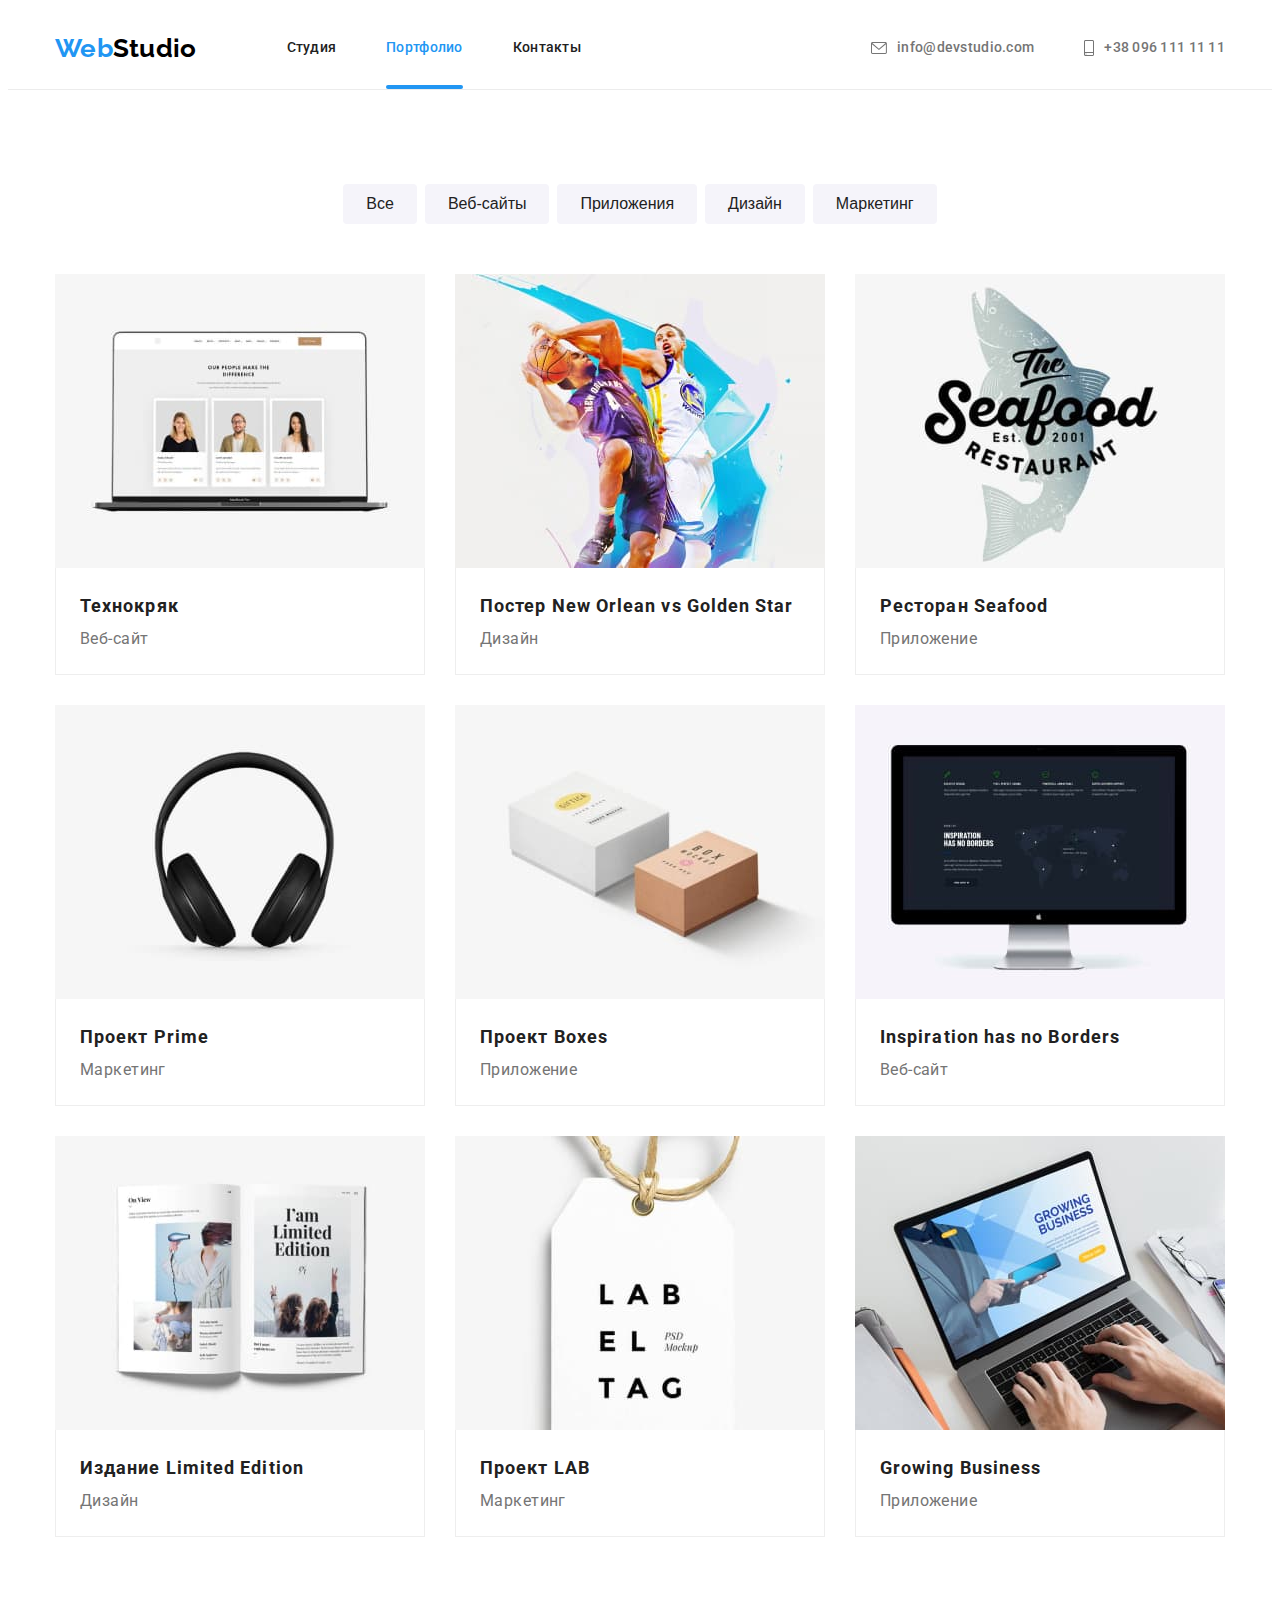
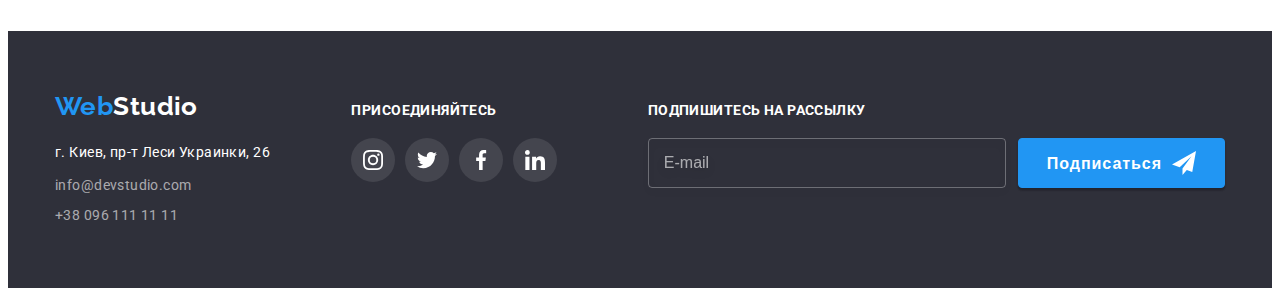
==== portfolio.html @ da1058da "initial commit" ====
<!DOCTYPE html>
<html lang="ru">
  <head>
    <meta charset="UTF-8" />
    <meta http-equiv="X-UA-Compatible" content="IE=edge" />
    <meta name="viewport" content="width=device-width, initial-scale=1.0" />
    <link rel="preconnect" href="https://fonts.gstatic.com" />
    <link
      href="https://fonts.googleapis.com/css2?family=Raleway:wght@700&family=Roboto:wght@400;500;700;900&display=swap"
      rel="stylesheet"
    />
    <link
      rel="stylesheet"
      href="https://cdnjs.cloudflare.com/ajax/libs/modern-normalize/1.0.0/modern-normalize.min.css"
      integrity="sha512-ISS7cAi1PEhQ8jnbJpJZMd29NlhNj4AWYyLOSp2CE/CsHxTCu+r+t0D2yoJudVrd0/8fTVPUVDzY5Tvli75u/g=="
      crossorigin="anonymous"
    />
    <link rel="stylesheet" href="./css/styles.css" />
    <title>WebStudio | Портфолио</title>
  </head>
  <body>
    <header class="header">
      <div class="container">
        <nav class="navigation">
          <a class="logo link" href="./"
            ><span class="accent">Web</span>Studio</a
          >
          <ul class="list menu">
            <li class="menu-item">
              <a class="link header-link" href="./index.html">Студия</a>
            </li>
            <li class="menu-item">
              <a class="link header-link current" href="./portfolio.html"
                >Портфолио</a
              >
            </li>
            <li class="menu-item">
              <a class="link header-link" href="">Контакты</a>
            </li>
          </ul>
        </nav>
        <ul class="list contacts">
          <li class="contacts-item">
            <a
              class="link header-link contacts-item-link"
              href="mailto:info@devstudio.com"
              ><svg
                width="16"
                height="12"
                class="icon contacts-icon icon-envelope"
              >
                <use href="./images/icons/icons-bundle.svg#icon-envelope"></use>
              </svg>
              info@devstudio.com</a
            >
          </li>
          <li class="contacts-item">
            <a
              class="link header-link contacts-item-link"
              href="tel:+380961111111"
              ><svg
                width="10"
                height="16"
                class="icon contacts-icon icon-smartphone"
              >
                <use
                  href="./images/icons/icons-bundle.svg#icon-smartphone"
                ></use>
              </svg>
              +38 096 111 11 11</a
            >
          </li>
        </ul>
      </div>
    </header>
    <main>
      <section class="section">
        <div class="container">
          <h1 class="title visually-hidden">Портфолио</h1>
          <ul class="list filter-list">
            <li class="filter-list-item">
              <button class="button" type="button">Все</button>
            </li>
            <li class="filter-list-item">
              <button class="button" type="button">Веб-сайты</button>
            </li>
            <li class="filter-list-item">
              <button class="button" type="button">Приложения</button>
            </li>
            <li class="filter-list-item">
              <button class="button" type="button">Дизайн</button>
            </li>
            <li class="filter-list-item">
              <button class="button" type="button">Маркетинг</button>
            </li>
          </ul>
          <ul class="list flex-grid projects-list">
            <li class="flex-grid-item project-item">
              <a
                class="link project-link"
                target="_blank"
                rel="noopener noreferer"
                href=""
              >
                <div class="project-image-thumb">
                  <img
                    class="project-image"
                    src="./images/portfolio/img-1.jpg"
                    alt="ноутбук"
                  />
                  <div class="project-image-overlay">
                    <p class="project-image-overlay-text">
                      Технокряк это современная площадка распространения
                      коронавируса. Компании используют эту платформу для
                      цифрового шпионажа и атак на защищённые сервера
                      конкурентов.
                    </p>
                  </div>
                </div>
                <div class="project-label">
                  <h2 class="project-name title">Технокряк</h2>
                  <p class="project-category">Веб-сайт</p>
                </div>
              </a>
            </li>
            <li class="flex-grid-item project-item">
              <a
                class="link project-link"
                target="_blank"
                rel="noopener noreferer"
                href=""
              >
                <div class="project-image-thumb">
                  <img
                    class="project-image"
                    src="./images/portfolio/img-2.jpg"
                    alt="баскетболисты"
                    width="370"
                  />
                  <div class="project-image-overlay">
                    <p class="project-image-overlay-text">
                      Lorem ipsum dolor sit amet, consectetur adipisicing elit.
                      Nam a facilis quis accusamus eum deserunt?
                    </p>
                  </div>
                </div>
                <div class="project-label">
                  <h2 class="project-name title">
                    Постер New Orlean vs Golden Star
                  </h2>
                  <p class="project-category">Дизайн</p>
                </div>
              </a>
            </li>
            <li class="flex-grid-item project-item">
              <a
                class="link project-link"
                target="_blank"
                rel="noopener noreferer"
                href=""
              >
                <div class="project-image-thumb">
                  <img
                    class="project-image"
                    src="./images/portfolio/img-3.jpg"
                    alt="лого ресторана"
                    width="370"
                  />
                  <div class="project-image-overlay">
                    <p class="project-image-overlay-text">
                      Lorem ipsum dolor sit amet, consectetur adipisicing elit.
                      Nam a facilis quis accusamus eum deserunt?
                    </p>
                  </div>
                </div>
                <div class="project-label">
                  <h2 class="project-name title">Ресторан Seafood</h2>
                  <p class="project-category">Приложение</p>
                </div>
              </a>
            </li>
            <li class="flex-grid-item project-item">
              <a
                class="link project-link"
                target="_blank"
                rel="noopener noreferer"
                href=""
              >
                <div class="project-image-thumb">
                  <img
                    class="project-image"
                    src="./images/portfolio/img-4.jpg"
                    alt="наушники"
                    width="370"
                  />
                  <div class="project-image-overlay">
                    <p class="project-image-overlay-text">
                      Lorem ipsum dolor sit amet, consectetur adipisicing elit.
                      Nam a facilis quis accusamus eum deserunt?
                    </p>
                  </div>
                </div>
                <div class="project-label">
                  <h2 class="project-name title">Проект Prime</h2>
                  <p class="project-category">Маркетинг</p>
                </div>
              </a>
            </li>
            <li class="flex-grid-item project-item">
              <a
                class="link project-link"
                target="_blank"
                rel="noopener noreferer"
                href=""
              >
                <div class="project-image-thumb">
                  <img
                    class="project-image"
                    src="./images/portfolio/img-5.jpg"
                    alt="коробки"
                    width="370"
                  />
                  <div class="project-image-overlay">
                    <p class="project-image-overlay-text">
                      Lorem ipsum dolor sit amet, consectetur adipisicing elit.
                      Nam a facilis quis accusamus eum deserunt?
                    </p>
                  </div>
                </div>
                <div class="project-label">
                  <h2 class="project-name title">Проект Boxes</h2>
                  <p class="project-category">Приложение</p>
                </div>
              </a>
            </li>
            <li class="flex-grid-item project-item">
              <a
                class="link project-link"
                target="_blank"
                rel="noopener noreferer"
                href=""
              >
                <div class="project-image-thumb">
                  <img
                    class="project-image"
                    src="./images/portfolio/img-6.jpg"
                    alt="монитор"
                    width="370"
                  />
                  <div class="project-image-overlay">
                    <p class="project-image-overlay-text">
                      Lorem ipsum dolor sit amet, consectetur adipisicing elit.
                      Nam a facilis quis accusamus eum deserunt?
                    </p>
                  </div>
                </div>
                <div class="project-label">
                  <h2 class="project-name title">Inspiration has no Borders</h2>
                  <p class="project-category">Веб-сайт</p>
                </div>
              </a>
            </li>
            <li class="flex-grid-item project-item">
              <a
                class="link project-link"
                target="_blank"
                rel="noopener noreferer"
                href=""
              >
                <div class="project-image-thumb">
                  <img
                    class="project-image"
                    src="./images/portfolio/img-7.jpg"
                    alt="книга"
                    width="370"
                  />
                  <div class="project-image-overlay">
                    <p class="project-image-overlay-text">
                      Lorem ipsum dolor sit amet, consectetur adipisicing elit.
                      Nam a facilis quis accusamus eum deserunt?
                    </p>
                  </div>
                </div>
                <div class="project-label">
                  <h2 class="project-name title">Издание Limited Edition</h2>
                  <p class="project-category">Дизайн</p>
                </div>
              </a>
            </li>
            <li class="flex-grid-item project-item">
              <a
                class="link project-link"
                target="_blank"
                rel="noopener noreferer"
                href=""
              >
                <div class="project-image-thumb">
                  <img
                    class="project-image"
                    src="./images/portfolio/img-8.jpg"
                    alt="бирка"
                    width="370"
                  />
                  <div class="project-image-overlay">
                    <p class="project-image-overlay-text">
                      Lorem ipsum dolor sit amet, consectetur adipisicing elit.
                      Nam a facilis quis accusamus eum deserunt?
                    </p>
                  </div>
                </div>
                <div class="project-label">
                  <h2 class="project-name title">Проект LAB</h2>
                  <p class="project-category">Маркетинг</p>
                </div>
              </a>
            </li>
            <li class="flex-grid-item project-item">
              <a
                class="link project-link"
                target="_blank"
                rel="noopener noreferer"
                href=""
              >
                <div class="project-image-thumb">
                  <img
                    class="project-image"
                    src="./images/portfolio/img-9.jpg"
                    alt="ноутбук"
                    width="370"
                  />
                  <div class="project-image-overlay">
                    <p class="project-image-overlay-text">
                      Lorem ipsum dolor sit amet, consectetur adipisicing elit.
                      Nam a facilis quis accusamus eum deserunt?
                    </p>
                  </div>
                </div>
                <div class="project-label">
                  <h2 class="project-name title">Growing Business</h2>
                  <p class="project-category">Приложение</p>
                </div>
              </a>
            </li>
          </ul>
        </div>
      </section>
    </main>
    <footer class="footer">
      <div class="container footer-container">
        <div class="address-container">
          <a class="logo link" href="./"
            ><span class="accent">Web</span>Studio</a
          >
          <address class="address">
            <p class="address-item">г. Киев, пр-т Леси Украинки, 26</p>
            <ul class="list contacts">
              <li class="contacts-item">
                <a class="link footer-link" href="mailto:info@devstudio.com"
                  >info@devstudio.com</a
                >
              </li>
              <li class="contacts-item">
                <a class="link footer-link" href="tel:+380961111111"
                  >+38 096 111 11 11</a
                >
              </li>
            </ul>
          </address>
        </div>
        <div class="join-us-container">
          <h2 class="footer-header">присоединяйтесь</h2>
          <ul class="list socials-list">
            <li class="socials-list-item">
              <a
                href="#"
                target="_blank"
                rel="noopener noreferer"
                class="link social-icon-link"
              >
                <svg width="20" height="20" class="icon social-icon">
                  <use
                    href="./images/icons/icons-bundle.svg#icon-instagram"
                  ></use>
                </svg>
              </a>
            </li>
            <li class="socials-list-item">
              <a
                href="#"
                target="_blank"
                rel="noopener noreferer"
                class="link social-icon-link"
              >
                <svg width="20" height="20" class="icon social-icon">
                  <use
                    href="./images/icons/icons-bundle.svg#icon-twitter"
                  ></use>
                </svg>
              </a>
            </li>
            <li class="socials-list-item">
              <a
                href="#"
                target="_blank"
                rel="noopener noreferer"
                class="link social-icon-link"
              >
                <svg width="20" height="20" class="icon social-icon">
                  <use
                    href="./images/icons/icons-bundle.svg#icon-facebook"
                  ></use>
                </svg>
              </a>
            </li>
            <li class="socials-list-item">
              <a
                href="#"
                target="_blank"
                rel="noopener noreferer"
                class="link social-icon-link"
              >
                <svg width="20" height="20" class="icon social-icon">
                  <use
                    href="./images/icons/icons-bundle.svg#icon-linkedin"
                  ></use>
                </svg>
              </a>
            </li>
          </ul>
        </div>
        <div class="subscribe-container">
          <h2 class="footer-header subscribe-header">
            Подпишитесь на рассылку
          </h2>
          <form
            name="contacts-form"
            action="javascript:void(0);"
            class="subscribe-form"
          >
            <input class="subscribe-input" type="email" placeholder="E-mail" />
            <button type="submit" class="button primary subscribe-button">
              <span class="subscribe-button-text">Подписаться</span>
              <svg width="24" height="24" class="icon subscribe-button-icon">
                <use href="./images/icons/icons-bundle.svg#icon-send"></use>
              </svg>
            </button>
          </form>
        </div>
      </div>
    </footer>
  </body>
</html>
---- css/styles.css ----
:root {
  --accent-color: #2196f3;
  --logo-header-color: #000000;
  --title-text-color: #212121;
  --primary-text-color: #757575;
  --header-border-color: #ececec;
  --primary-icon-color: #afb1b8;
  --hero-overlay-background-color: rgba(47, 48, 58, 0.4);
  --portfolio-border-color: #eeeeee;
  --primary-button-text-color: #ffffff;
  --footer-secondary-text-color: rgba(255, 255, 255, 0.6);
  --footer-icon-background-color: rgba(255, 255, 255, 0.1);
  --backdrop-background-color: rgba(0, 0, 0, 0.2);
  --background-primary-color: #ffffff;
  --background-secondary-color: #f5f4fa;
  --background-dark-primary-text-color: #ffffff;
  --background-dark-color: #2f303a;
  --logo-font-family: "Raleway", sans-serif;
  --primary-font-family: "Roboto", sans-serif;
  --flex-grid-margin: 30px;
  --animate-color: color 250ms cubic-bezier(0.4, 0, 0.2, 1);
  --animate-background-color: background-color 250ms
    cubic-bezier(0.4, 0, 0.2, 1);
  --animate-border-color: border-color 250ms cubic-bezier(0.4, 0, 0.2, 1);
  --animate-shadow: box-shadow 250ms cubic-bezier(0.4, 0, 0.2, 1);
  --animate-transform: transform 250ms cubic-bezier(0.4, 0, 0.2, 1);
}

html {
  box-sizing: border-box;
}

*,
*::before,
*::after {
  box-sizing: inherit;
}

body {
  font-family: var(--primary-font-family);
  font-size: 14px;
  line-height: 1.71;
  letter-spacing: 0.03em;

  color: var(--primary-text-color);
  background-color: var(--background-primary-color);
}

h1,
h2,
h3,
h4,
h5,
h6,
p {
  margin: 0;
}

img {
  display: block;
  max-width: 100%;
  height: auto;
}

.container {
  width: 1200px;
  margin: 0 auto;
  padding-left: 15px;
  padding-right: 15px;
}

.visually-hidden {
  position: absolute !important;
  clip: rect(1px, 1px, 1px, 1px);
  padding: 0 !important;
  border: 0 !important;
  height: 1px !important;
  width: 1px !important;
  overflow: hidden;
}

.title {
  margin: 0;
  padding: 0;
  color: var(--title-text-color);
}

.button {
  font-size: 16px;
  line-height: 1.62;
  font-weight: 500;
  display: flex;
  align-items: center;
  justify-content: center;
  padding: 6px 22px;
  border: 1px solid transparent;
  border-radius: 4px;
  color: var(--title-text-color);
  background-color: var(--background-secondary-color);
  cursor: pointer;
  transition: var(--animate-color), var(--animate-background-color),
    var(--animate-border-color), var(--animate-shadow);
}

.button.primary,
.button:focus,
.button:hover {
  border-color: var(--accent-color);
  color: var(--primary-button-text-color);
  background-color: var(--accent-color);
  box-shadow: 0px 3px 1px rgba(0, 0, 0, 0.1), 0px 1px 2px rgba(0, 0, 0, 0.08),
    0px 2px 2px rgba(0, 0, 0, 0.12);
}

.link {
  color: inherit;
  text-decoration: none;
}

.link:hover,
.link:focus {
  color: var(--accent-color);
}

.list {
  list-style: none;
  padding-left: 0;
  margin: 0;
}

.logo {
  font-family: var(--logo-font-family);
  font-weight: 700;
  font-size: 26px;
  line-height: 1.19;

  color: var(--logo-header-color);
}

.accent,
.current {
  color: var(--accent-color);
}

.flex-grid {
  display: flex;
  flex-wrap: wrap;
  margin-top: calc(-1 * var(--flex-grid-margin));
  margin-left: calc(-1 * var(--flex-grid-margin));
}

.flex-grid-item {
  margin-top: var(--flex-grid-margin);
  margin-left: var(--flex-grid-margin);
}

.header {
  font-weight: 500;
  line-height: 1.14;
  letter-spacing: 0.02em;
  border-bottom: 1px solid var(--header-border-color);
}

.header > .container {
  display: flex;
  align-items: center;
  padding-top: 25px;
  padding-bottom: 25px;
}

.header-link,
.footer-link {
  transition: var(--animate-color);
}

.section {
  padding-top: 94px;
  padding-bottom: 94px;
}

.section-title {
  margin-bottom: 50px;
  font-size: 36px;
  line-height: 1.17;
  text-align: center;
}

.navigation {
  display: flex;
  margin-right: auto;
}

.navigation .logo {
  margin-right: 90px;
}
.menu {
  display: flex;
  align-items: center;
}

.menu-item {
  position: relative;
}

.menu-item .current::after {
  content: "";
  display: block;
  position: absolute;
  bottom: -33px;
  height: 4px;
  width: 100%;
  border-radius: 2px;
  background-color: var(--accent-color);
}

.contacts-item-link {
  display: flex;
  align-items: center;
}

.menu-item:not(:last-child),
.header .contacts-item:not(:last-child) {
  margin-right: 50px;
}

.header .contacts {
  display: flex;
  align-items: center;
}

.contacts-icon {
  --color3: currentColor;
  margin-right: 10px;
}

.logo.link:hover,
.logo.link:focus {
  color: inherit;
}
.navigation {
  color: var(--title-text-color);
}

.hero {
  padding-top: 200px;
  padding-bottom: 200px;
  max-width: 1600px;
  margin-left: auto;
  margin-right: auto;

  background-color: var(--background-dark-color);
  background-image: linear-gradient(
      to right,
      var(--hero-overlay-background-color),
      var(--hero-overlay-background-color)
    ),
    url("../images/hero-overlay.jpg");
  background-repeat: no-repeat;
  background-size: cover;
}

.hero .container {
  display: flex;
  flex-direction: column;
  justify-content: center;
  text-align: center;

  width: 700px;
}

.hero-title {
  margin-bottom: 30px;
  font-weight: 900;
  font-size: 44px;
  line-height: 1.36;
  letter-spacing: 0.06em;
  text-transform: uppercase;
  color: var(--background-dark-primary-text-color);
}

.button.hero-button {
  font-weight: 700;
  padding: 10px 32px;
  font-size: 16px;
  line-height: 1.87;
  letter-spacing: 0.06em;
  box-shadow: none;
  align-self: center;
}

.backdrop {
  position: fixed;
  top: 0;
  left: 0;
  height: 100vh;
  width: 100vw;
  opacity: 1;
  background-color: var(--backdrop-background-color);
  transition: opacity 250ms cubic-bezier(0.4, 0, 0.2, 1);
}

.backdrop.is-hidden {
  pointer-events: none;
  opacity: 0;
}

.modal {
  position: absolute;
  padding: 40px;
  top: 50%;
  left: 50%;
  transform: translate(-50%, -50%) scale(1);
  width: 530px;
  min-height: 580px;
  background-color: var(--background-primary-color);
  box-shadow: 0px 1px 3px rgba(0, 0, 0, 0.12), 0px 1px 1px rgba(0, 0, 0, 0.14),
    0px 2px 1px rgba(0, 0, 0, 0.2);
  border-radius: 4px;
  transition: transform 250ms cubic-bezier(0.4, 0, 0.2, 1);
}

.backdrop.is-hidden .modal {
  transform: translate(-50%, -50%) scale(0.9);
}

.modal-button-close {
  position: absolute;
  display: flex;
  align-items: center;
  justify-content: center;
  top: 8px;
  right: 8px;
  height: 30px;
  width: 30px;
  padding: 0;
  border-radius: 50%;
  border: 1px solid rgba(0, 0, 0, 0.1);
  background-color: transparent;
  cursor: pointer;
  transition: var(--animate-color);
}

.modal-button-close:hover,
.modal-button-close:focus {
  color: var(--accent-color);
}

.modal-icon-close {
  --color6: currentColor;
}

.modal-header {
  font-size: 20px;
  line-height: 1.15;
  text-align: center;
  margin-bottom: 12px;

  color: var(--title-text-color);
}

.modal-form {
  display: flex;
  flex-direction: column;
}

.modal-label {
  position: relative;
  margin-bottom: 10px;
}

.modal-label:last-child {
  margin-bottom: 20px;
}

.modal-label-text {
  display: block;
  margin-bottom: 4px;
  font-size: 12px;
  line-height: 1.167;
  letter-spacing: 0.01em;
}

.modal-input {
  height: 40px;
  width: 100%;
  padding: 12px;
  padding-left: 42px;

  color: var(--title-text-color);

  border: 1px solid rgba(33, 33, 33, 0.2);
  border-radius: 4px;
  transition: var(--animate-border-color);
  cursor: pointer;
}

.modal-textarea-input {
  height: 120px;
  width: 100%;
  resize: none;

  color: var(--title-text-color);

  padding: 12px 16px;

  border: 1px solid rgba(33, 33, 33, 0.2);
  border-radius: 4px;
  transition: var(--animate-border-color);
  cursor: pointer;
}

.modal-input:focus,
.modal-textarea-input:focus {
  border: 1px solid var(--accent-color);
  outline: none;
}

.modal-label-icon {
  --color1: currentColor;
  color: var(--title-text-color);
  display: block;
  position: absolute;
  top: 29px;
  left: 15px;
  transition: var(--animate-color);
}

.modal-input:focus ~ .modal-label-icon {
  color: var(--accent-color);
}

.modal-checkbox-label {
  align-self: center;
  margin-bottom: 30px;

  font-size: 14px;
  line-height: 1.714;
}

.modal-checkbox-label-text::before {
  content: "";
  display: inline-flex;
  margin-right: 7px;
  width: 16px;
  height: 15px;
  border: 2px solid var(--title-text-color);
  border-radius: 2px;
  background-origin: border-box;
  background-repeat: no-repeat;
  background-position: center;
}
.checkbox-modal-input:focus + .modal-checkbox-label-text::before {
  box-shadow: 0 0 0 2px var(--accent-color);
}

.checkbox-modal-input:checked:focus + .modal-checkbox-label-text::before {
  box-shadow: 0 0 0 2px var(--title-text-color);
}

.checkbox-modal-input:checked + .modal-checkbox-label-text::before {
  background-image: url("../images/icons/icon-check.svg");
  background-color: var(--accent-color);
  border-color: transparent;
}

.modal-policy-link,
.modal-policy-link:visited {
  color: var(--accent-color);
}

.modal-send-button {
  align-self: center;
  min-width: 200px;
  height: 50px;
  padding: 10px;
  font-size: 16px;
  line-height: 1.87;
  font-weight: 700;
  letter-spacing: 0.06em;
}

.qualities.section {
  padding-bottom: 0;
}

.qualities-list-item {
  flex-basis: calc((100% - 4 * var(--flex-grid-margin)) / 4);
}

.qualities-list-item-title {
  margin-bottom: 10px;
  font-size: 14px;

  line-height: 1.14;
  letter-spacing: 0.03em;
  text-transform: uppercase;
}

.qualities-icon-container {
  display: flex;
  justify-content: center;
  padding-top: 25px;
  padding-bottom: 25px;
  margin-bottom: 30px;
  background-color: var(--background-secondary-color);
  border-radius: 4px;
}

.activities-list-item {
  flex-basis: calc((100% - 3 * var(--flex-grid-margin)) / 3);
  position: relative;
}

.activity-overlay {
  position: absolute;
  bottom: 0;
  width: 100%;
  min-height: 70px;
  display: flex;
  justify-content: center;
  align-items: center;
  background-color: rgba(47, 48, 58, 0.8);
}

.activity-title {
  font-size: 14px;
  line-height: 1.143;

  text-transform: uppercase;

  color: var(--background-dark-primary-text-color);
}

.team {
  font-size: 16px;
  line-height: 1.19;
  text-align: center;
  background-color: var(--background-secondary-color);
}

.team-list-item {
  flex-basis: calc((100% - 4 * var(--flex-grid-margin)) / 4);
  background-color: var(--background-primary-color);
  box-shadow: 0px 1px 3px rgba(0, 0, 0, 0.12), 0px 1px 1px rgba(0, 0, 0, 0.14),
    0px 2px 1px rgba(0, 0, 0, 0.2);
  border-radius: 0px 0px 4px 4px;
}

.person-label {
  padding: 30px 32px;
}

.person-name {
  font-weight: 500;
  margin-bottom: 10px;
}

.person-position {
  margin-bottom: 16px;
}

.person-socials-list {
  display: flex;
  justify-content: center;
}

.socials-list-item:not(:last-child) {
  margin-right: 10px;
}

.social-icon-link {
  display: flex;
  width: 44px;
  height: 44px;
  border-radius: 50%;
  align-items: center;
  justify-content: center;
  color: var(--primary-icon-color);
  transition: var(--animate-color), var(--animate-background-color);
}

.social-icon-link:hover,
.social-icon-link:focus {
  color: var(--background-primary-color);
  background-color: var(--accent-color);
}

.social-icon {
  --color4: currentColor;
}

.filter-list {
  display: flex;
  justify-content: center;
  margin-bottom: 50px;
  font-weight: 500;
  font-size: 16px;
  line-height: 1.62;
}

.filter-list-item:not(:last-child) {
  margin-right: 8px;
}

.project-label {
  padding: 20px 24px;
  border-right: 1px solid var(--portfolio-border-color);
  border-bottom: 1px solid var(--portfolio-border-color);
  border-left: 1px solid var(--portfolio-border-color);
}

.project-item {
  flex-basis: calc((100% - 3 * var(--flex-grid-margin)) / 3);
}

.project-image-thumb {
  position: relative;
  overflow: hidden;
}

.project-image-overlay {
  padding: 24px;
  display: flex;
  align-items: center;
  position: absolute;
  top: 0;
  left: 0;
  height: 100%;
  width: 100%;
  font-size: 18px;
  line-height: 1.56;
  color: var(--background-dark-primary-text-color);
  background-color: rgba(33, 150, 243, 0.9);
  transform: translatey(100%);
  transition: var(--animate-transform);
}

.project-link {
  display: block;
  transition: var(--animate-shadow);
}

.project-link:hover,
.project-link:focus {
  color: inherit;
  box-shadow: 0px 1px 1px rgba(0, 0, 0, 0.12), 0px 4px 4px rgba(0, 0, 0, 0.06),
    1px 4px 6px rgba(0, 0, 0, 0.16);
}
.project-link:hover .project-image-overlay,
.project-link:focus .project-image-overlay {
  transform: translatey(0);
}

.project-name {
  font-size: 18px;
  line-height: 2;
  letter-spacing: 0.06em;
}

.project-category {
  font-size: 16px;
  line-height: 1.87;
}

.clients-list-item {
  flex-basis: calc((100% - 6 * var(--flex-grid-margin)) / 6);
}

.clients-logo-link {
  display: flex;
  height: 92px;
  align-items: center;
  justify-content: center;

  border: 1px solid var(--primary-icon-color);
  border-radius: 4px;
  color: var(--primary-icon-color);
  transition: var(--animate-color), var(--animate-border-color);
}

.clients-logo-link:hover,
.clients-logo-link:focus {
  border-color: var(--accent-color);
  color: var(--accent-color);
}
.client-logo-icon {
  --color4: currentColor;
}

.footer {
  padding-top: 60px;
  padding-bottom: 60px;
  color: var(--background-dark-primary-text-color);
  background-color: var(--background-dark-color);
}

.footer-container {
  display: flex;
  align-items: baseline;
}

.address-container {
  width: 270px;
  margin-right: 30px;
}

.footer .logo.link {
  color: inherit;
  display: inline-block;
  margin-bottom: 20px;
}

.address {
  color: var(--footer-secondary-text-color);
  font-style: normal;
}

.address-item {
  color: var(--background-dark-primary-text-color);
  margin-bottom: 9px;
}

.footer .contacts-item:not(:last-child) {
  margin-bottom: 6px;
}

.join-us-container {
  width: 270px;
  margin-right: 30px;
}

.footer-header {
  font-size: 14px;
  line-height: 1.14;
  text-transform: uppercase;
  margin-bottom: 20px;
}

.socials-list {
  display: flex;
}

.footer .social-icon-link {
  background-color: var(--footer-icon-background-color);
  color: var(--background-dark-primary-text-color);
}
.footer .social-icon-link:hover,
.footer .social-icon-link:focus {
  background-color: var(--accent-color);
}

.subscribe-form {
  display: flex;
}

.subscribe-input {
  margin-right: 12px;
  font-size: 16px;
  line-height: 1.25;
  padding: 16px 15px;
  width: 358px;
  height: 50px;
  border: 1px solid rgba(255, 255, 255, 0.3);
  box-sizing: border-box;
  filter: drop-shadow(0px 4px 4px rgba(0, 0, 0, 0.15));
  border-radius: 4px;
  background-color: transparent;
  color: var(--background-dark-primary-text-color);
}

.subscribe-input::placeholder {
  color: rgba(255, 255, 255, 0.6);
}

.subscribe-button {
  display: flex;
  align-items: center;
  justify-content: center;

  height: 50px;
  min-width: 200px;
  padding: 10px 28px;

  font-size: 16px;
  line-height: 1.87;
  font-weight: 700;
  letter-spacing: 0.06em;
}

.subscribe-button-text {
  margin-right: 10px;
}

.subscribe-button-icon {
  --color5: currentColor;
}
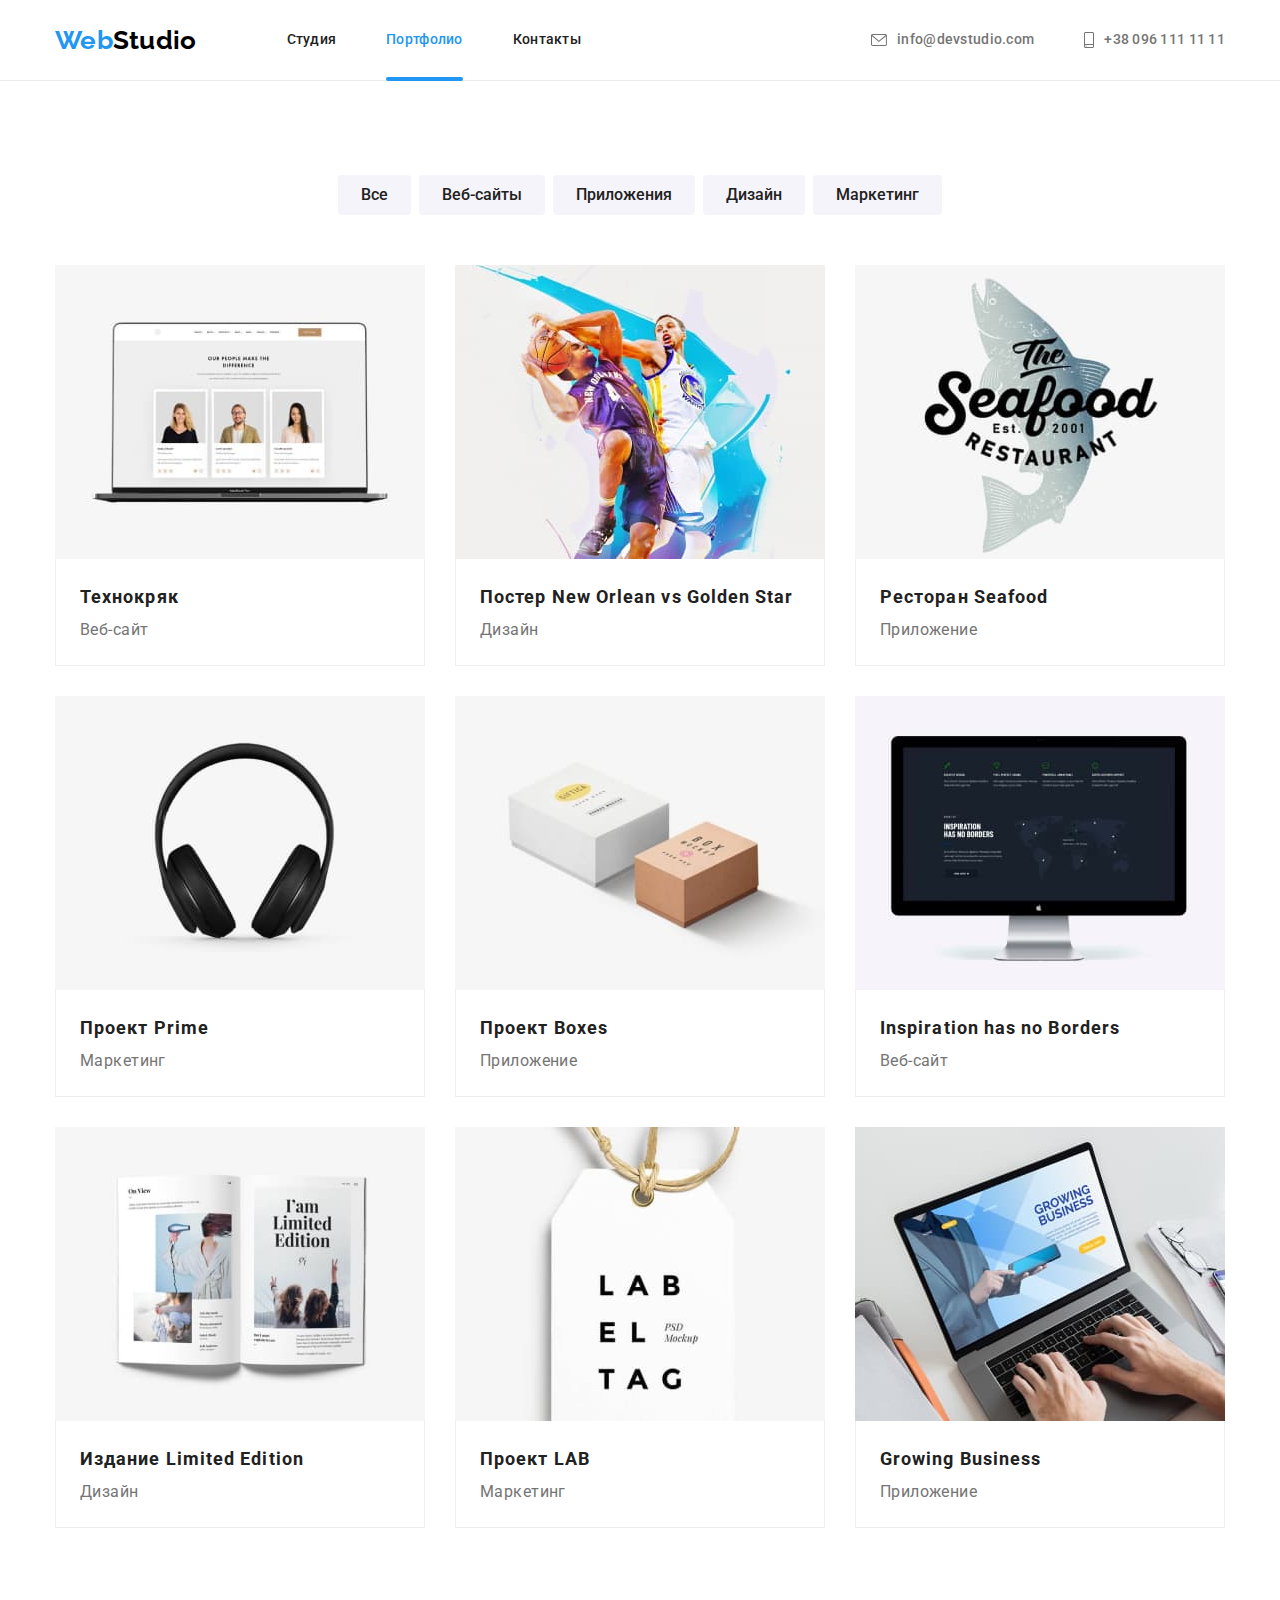
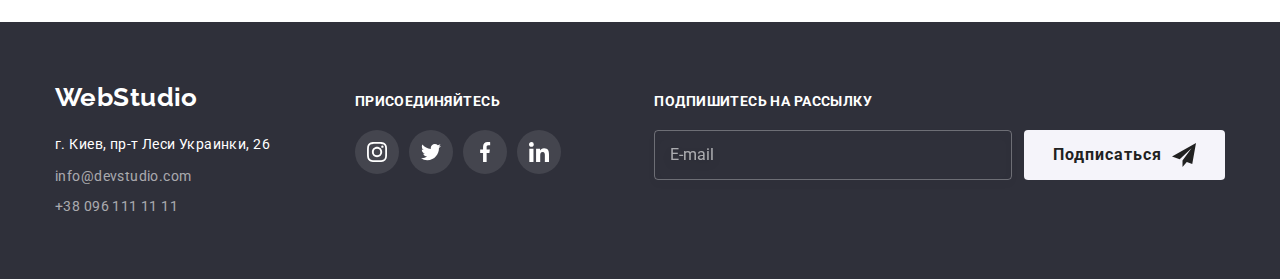
==== commit 5717efaa: "transition to SASS" ====
--- a/portfolio.html
+++ b/portfolio.html
@@ -9,60 +9,48 @@
       href="https://fonts.googleapis.com/css2?family=Raleway:wght@700&family=Roboto:wght@400;500;700;900&display=swap"
       rel="stylesheet"
     />
-    <link
-      rel="stylesheet"
-      href="https://cdnjs.cloudflare.com/ajax/libs/modern-normalize/1.0.0/modern-normalize.min.css"
-      integrity="sha512-ISS7cAi1PEhQ8jnbJpJZMd29NlhNj4AWYyLOSp2CE/CsHxTCu+r+t0D2yoJudVrd0/8fTVPUVDzY5Tvli75u/g=="
-      crossorigin="anonymous"
-    />
-    <link rel="stylesheet" href="./css/styles.css" />
+    <link rel="stylesheet" href="./css/main.css" />
     <title>WebStudio | Портфолио</title>
   </head>
   <body>
     <header class="header">
-      <div class="container">
+      <div class="container header__container">
         <nav class="navigation">
-          <a class="logo link" href="./"
-            ><span class="accent">Web</span>Studio</a
+          <a class="logo navigation__logo link" href="./"
+            ><span class="logo__accent">Web</span>Studio</a
           >
           <ul class="list menu">
-            <li class="menu-item">
+            <li class="menu__item">
               <a class="link header-link" href="./index.html">Студия</a>
             </li>
-            <li class="menu-item">
-              <a class="link header-link current" href="./portfolio.html"
+            <li class="menu__item">
+              <a
+                class="link header-link header-link--current"
+                href="./portfolio.html"
                 >Портфолио</a
               >
             </li>
-            <li class="menu-item">
+            <li class="menu__item">
               <a class="link header-link" href="">Контакты</a>
             </li>
           </ul>
         </nav>
-        <ul class="list contacts">
-          <li class="contacts-item">
+        <ul class="list contacts header__contacts">
+          <li class="contacts__item">
             <a
-              class="link header-link contacts-item-link"
+              class="link header-link contacts__item-link"
               href="mailto:info@devstudio.com"
-              ><svg
-                width="16"
-                height="12"
-                class="icon contacts-icon icon-envelope"
-              >
+              ><svg width="16" height="12" class="icon contacts__icon">
                 <use href="./images/icons/icons-bundle.svg#icon-envelope"></use>
               </svg>
               info@devstudio.com</a
             >
           </li>
-          <li class="contacts-item">
+          <li class="contacts__item">
             <a
-              class="link header-link contacts-item-link"
+              class="link header-link contacts__item-link"
               href="tel:+380961111111"
-              ><svg
-                width="10"
-                height="16"
-                class="icon contacts-icon icon-smartphone"
-              >
+              ><svg width="10" height="16" class="icon contacts__icon">
                 <use
                   href="./images/icons/icons-bundle.svg#icon-smartphone"
                 ></use>
@@ -95,7 +83,7 @@
             </li>
           </ul>
           <ul class="list flex-grid projects-list">
-            <li class="flex-grid-item project-item">
+            <li class="flex-grid__item project-item">
               <a
                 class="link project-link"
                 target="_blank"
@@ -123,7 +111,7 @@
                 </div>
               </a>
             </li>
-            <li class="flex-grid-item project-item">
+            <li class="flex-grid__item project-item">
               <a
                 class="link project-link"
                 target="_blank"
@@ -152,7 +140,7 @@
                 </div>
               </a>
             </li>
-            <li class="flex-grid-item project-item">
+            <li class="flex-grid__item project-item">
               <a
                 class="link project-link"
                 target="_blank"
@@ -179,7 +167,7 @@
                 </div>
               </a>
             </li>
-            <li class="flex-grid-item project-item">
+            <li class="flex-grid__item project-item">
               <a
                 class="link project-link"
                 target="_blank"
@@ -206,7 +194,7 @@
                 </div>
               </a>
             </li>
-            <li class="flex-grid-item project-item">
+            <li class="flex-grid__item project-item">
               <a
                 class="link project-link"
                 target="_blank"
@@ -233,7 +221,7 @@
                 </div>
               </a>
             </li>
-            <li class="flex-grid-item project-item">
+            <li class="flex-grid__item project-item">
               <a
                 class="link project-link"
                 target="_blank"
@@ -260,7 +248,7 @@
                 </div>
               </a>
             </li>
-            <li class="flex-grid-item project-item">
+            <li class="flex-grid__item project-item">
               <a
                 class="link project-link"
                 target="_blank"
@@ -287,7 +275,7 @@
                 </div>
               </a>
             </li>
-            <li class="flex-grid-item project-item">
+            <li class="flex-grid__item project-item">
               <a
                 class="link project-link"
                 target="_blank"
@@ -314,7 +302,7 @@
                 </div>
               </a>
             </li>
-            <li class="flex-grid-item project-item">
+            <li class="flex-grid__item project-item">
               <a
                 class="link project-link"
                 target="_blank"
@@ -354,12 +342,12 @@
           <address class="address">
             <p class="address-item">г. Киев, пр-т Леси Украинки, 26</p>
             <ul class="list contacts">
-              <li class="contacts-item">
+              <li class="contacts__item">
                 <a class="link footer-link" href="mailto:info@devstudio.com"
                   >info@devstudio.com</a
                 >
               </li>
-              <li class="contacts-item">
+              <li class="contacts__item">
                 <a class="link footer-link" href="tel:+380961111111"
                   >+38 096 111 11 11</a
                 >
--- a/css/main.css
+++ b/css/main.css
@@ -0,0 +1,1047 @@
+/*! modern-normalize v1.1.0 | MIT License | https://github.com/sindresorhus/modern-normalize */
+/*
+Document
+========
+*/
+/**
+Use a better box model (opinionated).
+*/
+*,
+::before,
+::after {
+  box-sizing: border-box;
+}
+
+/**
+Use a more readable tab size (opinionated).
+*/
+html {
+  -moz-tab-size: 4;
+  tab-size: 4;
+}
+
+/**
+1. Correct the line height in all browsers.
+2. Prevent adjustments of font size after orientation changes in iOS.
+*/
+html {
+  line-height: 1.15;
+  /* 1 */
+  -webkit-text-size-adjust: 100%;
+  /* 2 */
+}
+
+/*
+Sections
+========
+*/
+/**
+Remove the margin in all browsers.
+*/
+body {
+  margin: 0;
+}
+
+/**
+Improve consistency of default fonts in all browsers. (https://github.com/sindresorhus/modern-normalize/issues/3)
+*/
+body {
+  font-family: system-ui, -apple-system, "Segoe UI", Roboto, Helvetica, Arial, sans-serif, "Apple Color Emoji", "Segoe UI Emoji";
+}
+
+/*
+Grouping content
+================
+*/
+/**
+1. Add the correct height in Firefox.
+2. Correct the inheritance of border color in Firefox. (https://bugzilla.mozilla.org/show_bug.cgi?id=190655)
+*/
+hr {
+  height: 0;
+  /* 1 */
+  color: inherit;
+  /* 2 */
+}
+
+/*
+Text-level semantics
+====================
+*/
+/**
+Add the correct text decoration in Chrome, Edge, and Safari.
+*/
+abbr[title] {
+  text-decoration: underline dotted;
+}
+
+/**
+Add the correct font weight in Edge and Safari.
+*/
+b,
+strong {
+  font-weight: bolder;
+}
+
+/**
+1. Improve consistency of default fonts in all browsers. (https://github.com/sindresorhus/modern-normalize/issues/3)
+2. Correct the odd 'em' font sizing in all browsers.
+*/
+code,
+kbd,
+samp,
+pre {
+  font-family: ui-monospace, SFMono-Regular, Consolas, "Liberation Mono", Menlo, monospace;
+  /* 1 */
+  font-size: 1em;
+  /* 2 */
+}
+
+/**
+Add the correct font size in all browsers.
+*/
+small {
+  font-size: 80%;
+}
+
+/**
+Prevent 'sub' and 'sup' elements from affecting the line height in all browsers.
+*/
+sub,
+sup {
+  font-size: 75%;
+  line-height: 0;
+  position: relative;
+  vertical-align: baseline;
+}
+
+sub {
+  bottom: -0.25em;
+}
+
+sup {
+  top: -0.5em;
+}
+
+/*
+Tabular data
+============
+*/
+/**
+1. Remove text indentation from table contents in Chrome and Safari. (https://bugs.chromium.org/p/chromium/issues/detail?id=999088, https://bugs.webkit.org/show_bug.cgi?id=201297)
+2. Correct table border color inheritance in all Chrome and Safari. (https://bugs.chromium.org/p/chromium/issues/detail?id=935729, https://bugs.webkit.org/show_bug.cgi?id=195016)
+*/
+table {
+  text-indent: 0;
+  /* 1 */
+  border-color: inherit;
+  /* 2 */
+}
+
+/*
+Forms
+=====
+*/
+/**
+1. Change the font styles in all browsers.
+2. Remove the margin in Firefox and Safari.
+*/
+button,
+input,
+optgroup,
+select,
+textarea {
+  font-family: inherit;
+  /* 1 */
+  font-size: 100%;
+  /* 1 */
+  line-height: 1.15;
+  /* 1 */
+  margin: 0;
+  /* 2 */
+}
+
+/**
+Remove the inheritance of text transform in Edge and Firefox.
+1. Remove the inheritance of text transform in Firefox.
+*/
+button,
+select {
+  /* 1 */
+  text-transform: none;
+}
+
+/**
+Correct the inability to style clickable types in iOS and Safari.
+*/
+button,
+[type="button"],
+[type="reset"],
+[type="submit"] {
+  -webkit-appearance: button;
+}
+
+/**
+Remove the inner border and padding in Firefox.
+*/
+::-moz-focus-inner {
+  border-style: none;
+  padding: 0;
+}
+
+/**
+Restore the focus styles unset by the previous rule.
+*/
+:-moz-focusring {
+  outline: 1px dotted ButtonText;
+}
+
+/**
+Remove the additional ':invalid' styles in Firefox.
+See: https://github.com/mozilla/gecko-dev/blob/2f9eacd9d3d995c937b4251a5557d95d494c9be1/layout/style/res/forms.css#L728-L737
+*/
+:-moz-ui-invalid {
+  box-shadow: none;
+}
+
+/**
+Remove the padding so developers are not caught out when they zero out 'fieldset' elements in all browsers.
+*/
+legend {
+  padding: 0;
+}
+
+/**
+Add the correct vertical alignment in Chrome and Firefox.
+*/
+progress {
+  vertical-align: baseline;
+}
+
+/**
+Correct the cursor style of increment and decrement buttons in Safari.
+*/
+::-webkit-inner-spin-button,
+::-webkit-outer-spin-button {
+  height: auto;
+}
+
+/**
+1. Correct the odd appearance in Chrome and Safari.
+2. Correct the outline style in Safari.
+*/
+[type="search"] {
+  -webkit-appearance: textfield;
+  /* 1 */
+  outline-offset: -2px;
+  /* 2 */
+}
+
+/**
+Remove the inner padding in Chrome and Safari on macOS.
+*/
+::-webkit-search-decoration {
+  -webkit-appearance: none;
+}
+
+/**
+1. Correct the inability to style clickable types in iOS and Safari.
+2. Change font properties to 'inherit' in Safari.
+*/
+::-webkit-file-upload-button {
+  -webkit-appearance: button;
+  /* 1 */
+  font: inherit;
+  /* 2 */
+}
+
+/*
+Interactive
+===========
+*/
+/*
+Add the correct display in Chrome and Safari.
+*/
+summary {
+  display: list-item;
+}
+
+:root {
+  --accent-color: #2196f3;
+  --logo-header-color: #000000;
+  --title-text-color: #212121;
+  --primary-text-color: #757575;
+  --header-border-color: #ececec;
+  --primary-icon-color: #afb1b8;
+  --hero-overlay-background-color: rgba(47, 48, 58, 0.4);
+  --portfolio-border-color: #eeeeee;
+  --primary-button-text-color: #ffffff;
+  --footer-secondary-text-color: rgba(255, 255, 255, 0.6);
+  --footer-icon-background-color: rgba(255, 255, 255, 0.1);
+  --backdrop-background-color: rgba(0, 0, 0, 0.2);
+  --background-primary-color: #ffffff;
+  --background-secondary-color: #f5f4fa;
+  --background-dark-primary-text-color: #ffffff;
+  --background-dark-color: #2f303a;
+  --logo-font-family: "Raleway", sans-serif;
+  --primary-font-family: "Roboto", sans-serif;
+  --flex-grid-margin: 30px;
+  --animate-color: color 250ms cubic-bezier(0.4, 0, 0.2, 1);
+  --animate-background-color: background-color 250ms
+    cubic-bezier(0.4, 0, 0.2, 1);
+  --animate-border-color: border-color 250ms cubic-bezier(0.4, 0, 0.2, 1);
+  --animate-shadow: box-shadow 250ms cubic-bezier(0.4, 0, 0.2, 1);
+  --animate-transform: transform 250ms cubic-bezier(0.4, 0, 0.2, 1);
+}
+
+html {
+  box-sizing: border-box;
+}
+
+*,
+*::before,
+*::after {
+  box-sizing: inherit;
+}
+
+body {
+  font-family: var(--primary-font-family);
+  font-size: 14px;
+  line-height: 1.71;
+  letter-spacing: 0.03em;
+  color: var(--primary-text-color);
+  background-color: var(--background-primary-color);
+}
+
+h1,
+h2,
+h3,
+h4,
+h5,
+h6,
+p {
+  margin: 0;
+}
+
+img {
+  display: block;
+  max-width: 100%;
+  height: auto;
+}
+
+.container {
+  width: 1200px;
+  margin: 0 auto;
+  padding-left: 15px;
+  padding-right: 15px;
+}
+
+.visually-hidden {
+  position: absolute !important;
+  clip: rect(1px, 1px, 1px, 1px);
+  padding: 0 !important;
+  border: 0 !important;
+  height: 1px !important;
+  width: 1px !important;
+  overflow: hidden;
+}
+
+.title {
+  margin: 0;
+  padding: 0;
+  color: var(--title-text-color);
+}
+
+.button {
+  font-size: 16px;
+  line-height: 1.62;
+  font-weight: 500;
+  display: flex;
+  align-items: center;
+  justify-content: center;
+  padding: 6px 22px;
+  border: 1px solid transparent;
+  border-radius: 4px;
+  color: var(--title-text-color);
+  background-color: var(--background-secondary-color);
+  cursor: pointer;
+  transition: var(--animate-color), var(--animate-background-color), var(--animate-border-color), var(--animate-shadow);
+}
+
+.button--primary,
+.button:focus,
+.button:hover {
+  border-color: var(--accent-color);
+  color: var(--primary-button-text-color);
+  background-color: var(--accent-color);
+  box-shadow: 0px 3px 1px rgba(0, 0, 0, 0.1), 0px 1px 2px rgba(0, 0, 0, 0.08), 0px 2px 2px rgba(0, 0, 0, 0.12);
+}
+
+.link {
+  color: inherit;
+  text-decoration: none;
+}
+
+.link:hover,
+.link:focus {
+  color: var(--accent-color);
+}
+
+.list {
+  list-style: none;
+  padding-left: 0;
+  margin: 0;
+}
+
+.logo {
+  font-family: var(--logo-font-family);
+  font-weight: 700;
+  font-size: 26px;
+  line-height: 1.19;
+  color: var(--logo-header-color);
+}
+
+.logo__accent {
+  color: var(--accent-color);
+}
+
+.header-link--current {
+  color: var(--accent-color);
+}
+
+.flex-grid {
+  display: flex;
+  flex-wrap: wrap;
+  margin-top: calc(-1 * var(--flex-grid-margin));
+  margin-left: calc(-1 * var(--flex-grid-margin));
+}
+
+.flex-grid__item {
+  margin-top: var(--flex-grid-margin);
+  margin-left: var(--flex-grid-margin);
+}
+
+.header {
+  font-weight: 500;
+  line-height: 1.14;
+  letter-spacing: 0.02em;
+  border-bottom: 1px solid var(--header-border-color);
+}
+
+.header__container {
+  display: flex;
+  align-items: center;
+  justify-content: center;
+  height: 80px;
+}
+
+.header__contacts {
+  display: flex;
+  align-items: center;
+}
+
+.header-link,
+.footer-link {
+  transition: var(--animate-color);
+}
+
+.section {
+  padding-top: 94px;
+  padding-bottom: 94px;
+}
+
+.section__title {
+  margin-bottom: 50px;
+  font-size: 36px;
+  line-height: 1.17;
+  text-align: center;
+}
+
+.navigation {
+  display: flex;
+  margin-right: auto;
+}
+
+.navigation__logo {
+  margin-right: 90px;
+}
+
+.menu {
+  display: flex;
+  align-items: center;
+}
+
+.menu__item {
+  position: relative;
+}
+
+.header-link--current::after {
+  content: "";
+  display: block;
+  position: absolute;
+  bottom: -33px;
+  height: 4px;
+  width: 100%;
+  border-radius: 2px;
+  background-color: var(--accent-color);
+}
+
+.contacts__item-link {
+  display: flex;
+  align-items: center;
+}
+
+.menu__item:not(:last-child),
+.header .contacts__item:not(:last-child) {
+  margin-right: 50px;
+}
+
+.contacts__icon {
+  --color3: currentColor;
+  margin-right: 10px;
+}
+
+.logo.link:hover,
+.logo.link:focus {
+  color: inherit;
+}
+
+.navigation {
+  color: var(--title-text-color);
+}
+
+.hero {
+  padding-top: 200px;
+  padding-bottom: 200px;
+  max-width: 1600px;
+  margin-left: auto;
+  margin-right: auto;
+  background-color: var(--background-dark-color);
+  background-image: linear-gradient(to right, var(--hero-overlay-background-color), var(--hero-overlay-background-color)), url("../images/hero-overlay.jpg");
+  background-repeat: no-repeat;
+  background-size: cover;
+}
+
+.hero__container {
+  display: flex;
+  flex-direction: column;
+  justify-content: center;
+  text-align: center;
+  width: 700px;
+}
+
+.hero__title {
+  margin-bottom: 30px;
+  font-weight: 900;
+  font-size: 44px;
+  line-height: 1.36;
+  letter-spacing: 0.06em;
+  text-transform: uppercase;
+  color: var(--background-dark-primary-text-color);
+}
+
+.hero__button {
+  font-weight: 700;
+  padding: 10px 32px;
+  font-size: 16px;
+  line-height: 1.87;
+  letter-spacing: 0.06em;
+  box-shadow: none;
+  align-self: center;
+}
+
+.backdrop {
+  position: fixed;
+  top: 0;
+  left: 0;
+  height: 100vh;
+  width: 100vw;
+  opacity: 1;
+  background-color: var(--backdrop-background-color);
+  transition: opacity 250ms cubic-bezier(0.4, 0, 0.2, 1);
+}
+
+.backdrop.is-hidden {
+  pointer-events: none;
+  opacity: 0;
+}
+
+.modal {
+  position: absolute;
+  padding: 40px;
+  top: 50%;
+  left: 50%;
+  transform: translate(-50%, -50%) scale(1);
+  width: 530px;
+  min-height: 580px;
+  background-color: var(--background-primary-color);
+  box-shadow: 0px 1px 3px rgba(0, 0, 0, 0.12), 0px 1px 1px rgba(0, 0, 0, 0.14), 0px 2px 1px rgba(0, 0, 0, 0.2);
+  border-radius: 4px;
+  transition: transform 250ms cubic-bezier(0.4, 0, 0.2, 1);
+}
+
+.backdrop.is-hidden .modal {
+  transform: translate(-50%, -50%) scale(0.9);
+}
+
+.modal-button-close {
+  position: absolute;
+  display: flex;
+  align-items: center;
+  justify-content: center;
+  top: 8px;
+  right: 8px;
+  height: 30px;
+  width: 30px;
+  padding: 0;
+  border-radius: 50%;
+  border: 1px solid rgba(0, 0, 0, 0.1);
+  background-color: transparent;
+  cursor: pointer;
+  transition: var(--animate-color);
+}
+
+.modal-button-close:hover,
+.modal-button-close:focus {
+  color: var(--accent-color);
+}
+
+.modal-icon-close {
+  --color6: currentColor;
+}
+
+.modal-header {
+  font-size: 20px;
+  line-height: 1.15;
+  text-align: center;
+  margin-bottom: 12px;
+  color: var(--title-text-color);
+}
+
+.modal-form {
+  display: flex;
+  flex-direction: column;
+}
+
+.modal-label {
+  position: relative;
+  margin-bottom: 10px;
+}
+
+.modal-label:last-child {
+  margin-bottom: 20px;
+}
+
+.modal-label-text {
+  display: block;
+  margin-bottom: 4px;
+  font-size: 12px;
+  line-height: 1.167;
+  letter-spacing: 0.01em;
+}
+
+.modal-input {
+  height: 40px;
+  width: 100%;
+  padding: 12px;
+  padding-left: 42px;
+  color: var(--title-text-color);
+  border: 1px solid rgba(33, 33, 33, 0.2);
+  border-radius: 4px;
+  transition: var(--animate-border-color);
+  cursor: pointer;
+}
+
+.modal-textarea-input {
+  height: 120px;
+  width: 100%;
+  resize: none;
+  color: var(--title-text-color);
+  padding: 12px 16px;
+  border: 1px solid rgba(33, 33, 33, 0.2);
+  border-radius: 4px;
+  transition: var(--animate-border-color);
+  cursor: pointer;
+}
+
+.modal-input:focus,
+.modal-textarea-input:focus {
+  border: 1px solid var(--accent-color);
+  outline: none;
+}
+
+.modal-label-icon {
+  --color1: currentColor;
+  color: var(--title-text-color);
+  display: block;
+  position: absolute;
+  top: 29px;
+  left: 15px;
+  transition: var(--animate-color);
+}
+
+.modal-input:focus ~ .modal-label-icon {
+  color: var(--accent-color);
+}
+
+.modal-checkbox-label {
+  align-self: center;
+  margin-bottom: 30px;
+  font-size: 14px;
+  line-height: 1.714;
+}
+
+.modal-checkbox-label-text::before {
+  content: "";
+  display: inline-flex;
+  margin-right: 7px;
+  width: 16px;
+  height: 15px;
+  border: 2px solid var(--title-text-color);
+  border-radius: 2px;
+  background-origin: border-box;
+  background-repeat: no-repeat;
+  background-position: center;
+}
+
+.checkbox-modal-input:focus + .modal-checkbox-label-text::before {
+  box-shadow: 0 0 0 2px var(--accent-color);
+}
+
+.checkbox-modal-input:checked:focus + .modal-checkbox-label-text::before {
+  box-shadow: 0 0 0 2px var(--title-text-color);
+}
+
+.checkbox-modal-input:checked + .modal-checkbox-label-text::before {
+  background-image: url("../images/icons/icon-check.svg");
+  background-color: var(--accent-color);
+  border-color: transparent;
+}
+
+.modal-policy-link,
+.modal-policy-link:visited {
+  color: var(--accent-color);
+}
+
+.modal-send-button {
+  align-self: center;
+  min-width: 200px;
+  height: 50px;
+  padding: 10px;
+  font-size: 16px;
+  line-height: 1.87;
+  font-weight: 700;
+  letter-spacing: 0.06em;
+}
+
+.qualities__section {
+  padding-bottom: 0;
+}
+
+.flex-grid__item--4-col {
+  flex-basis: calc((100% - 4 * var(--flex-grid-margin)) / 4);
+}
+
+.flex-grid__item--4-col-title {
+  margin-bottom: 10px;
+  font-size: 14px;
+  line-height: 1.14;
+  letter-spacing: 0.03em;
+  text-transform: uppercase;
+}
+
+.qualities-icon-container {
+  display: flex;
+  justify-content: center;
+  padding-top: 25px;
+  padding-bottom: 25px;
+  margin-bottom: 30px;
+  background-color: var(--background-secondary-color);
+  border-radius: 4px;
+}
+
+.activities-list-item {
+  flex-basis: calc((100% - 3 * var(--flex-grid-margin)) / 3);
+  position: relative;
+}
+
+.activity-overlay {
+  position: absolute;
+  bottom: 0;
+  width: 100%;
+  min-height: 70px;
+  display: flex;
+  justify-content: center;
+  align-items: center;
+  background-color: rgba(47, 48, 58, 0.8);
+}
+
+.activity-title {
+  font-size: 14px;
+  line-height: 1.143;
+  text-transform: uppercase;
+  color: var(--background-dark-primary-text-color);
+}
+
+.team {
+  font-size: 16px;
+  line-height: 1.19;
+  text-align: center;
+  background-color: var(--background-secondary-color);
+}
+
+.team-list-item {
+  flex-basis: calc((100% - 4 * var(--flex-grid-margin)) / 4);
+  background-color: var(--background-primary-color);
+  box-shadow: 0px 1px 3px rgba(0, 0, 0, 0.12), 0px 1px 1px rgba(0, 0, 0, 0.14), 0px 2px 1px rgba(0, 0, 0, 0.2);
+  border-radius: 0px 0px 4px 4px;
+}
+
+.person-label {
+  padding: 30px 32px;
+}
+
+.person-name {
+  font-weight: 500;
+  margin-bottom: 10px;
+}
+
+.person-position {
+  margin-bottom: 16px;
+}
+
+.person-socials-list {
+  display: flex;
+  justify-content: center;
+}
+
+.socials-list-item:not(:last-child) {
+  margin-right: 10px;
+}
+
+.social-icon-link {
+  display: flex;
+  width: 44px;
+  height: 44px;
+  border-radius: 50%;
+  align-items: center;
+  justify-content: center;
+  color: var(--primary-icon-color);
+  transition: var(--animate-color), var(--animate-background-color);
+}
+
+.social-icon-link:hover,
+.social-icon-link:focus {
+  color: var(--background-primary-color);
+  background-color: var(--accent-color);
+}
+
+.social-icon {
+  --color4: currentColor;
+}
+
+.filter-list {
+  display: flex;
+  justify-content: center;
+  margin-bottom: 50px;
+  font-weight: 500;
+  font-size: 16px;
+  line-height: 1.62;
+}
+
+.filter-list-item:not(:last-child) {
+  margin-right: 8px;
+}
+
+.project-label {
+  padding: 20px 24px;
+  border-right: 1px solid var(--portfolio-border-color);
+  border-bottom: 1px solid var(--portfolio-border-color);
+  border-left: 1px solid var(--portfolio-border-color);
+}
+
+.project-item {
+  flex-basis: calc((100% - 3 * var(--flex-grid-margin)) / 3);
+}
+
+.project-image-thumb {
+  position: relative;
+  overflow: hidden;
+}
+
+.project-image-overlay {
+  padding: 24px;
+  display: flex;
+  align-items: center;
+  position: absolute;
+  top: 0;
+  left: 0;
+  height: 100%;
+  width: 100%;
+  font-size: 18px;
+  line-height: 1.56;
+  color: var(--background-dark-primary-text-color);
+  background-color: rgba(33, 150, 243, 0.9);
+  transform: translatey(100%);
+  transition: var(--animate-transform);
+}
+
+.project-link {
+  display: block;
+  transition: var(--animate-shadow);
+}
+
+.project-link:hover,
+.project-link:focus {
+  color: inherit;
+  box-shadow: 0px 1px 1px rgba(0, 0, 0, 0.12), 0px 4px 4px rgba(0, 0, 0, 0.06), 1px 4px 6px rgba(0, 0, 0, 0.16);
+}
+
+.project-link:hover .project-image-overlay,
+.project-link:focus .project-image-overlay {
+  transform: translatey(0);
+}
+
+.project-name {
+  font-size: 18px;
+  line-height: 2;
+  letter-spacing: 0.06em;
+}
+
+.project-category {
+  font-size: 16px;
+  line-height: 1.87;
+}
+
+.clients-list-item {
+  flex-basis: calc((100% - 6 * var(--flex-grid-margin)) / 6);
+}
+
+.clients-logo-link {
+  display: flex;
+  height: 92px;
+  align-items: center;
+  justify-content: center;
+  border: 1px solid var(--primary-icon-color);
+  border-radius: 4px;
+  color: var(--primary-icon-color);
+  transition: var(--animate-color), var(--animate-border-color);
+}
+
+.clients-logo-link:hover,
+.clients-logo-link:focus {
+  border-color: var(--accent-color);
+  color: var(--accent-color);
+}
+
+.client-logo-icon {
+  --color4: currentColor;
+}
+
+.footer {
+  padding-top: 60px;
+  padding-bottom: 60px;
+  color: var(--background-dark-primary-text-color);
+  background-color: var(--background-dark-color);
+}
+
+.footer-container {
+  display: flex;
+  align-items: baseline;
+}
+
+.address-container {
+  width: 270px;
+  margin-right: 30px;
+}
+
+.footer .logo.link {
+  color: inherit;
+  display: inline-block;
+  margin-bottom: 20px;
+}
+
+.address {
+  color: var(--footer-secondary-text-color);
+  font-style: normal;
+}
+
+.address-item {
+  color: var(--background-dark-primary-text-color);
+  margin-bottom: 9px;
+}
+
+.footer .contacts__item:not(:last-child) {
+  margin-bottom: 6px;
+}
+
+.join-us-container {
+  width: 270px;
+  margin-right: 30px;
+}
+
+.footer-header {
+  font-size: 14px;
+  line-height: 1.14;
+  text-transform: uppercase;
+  margin-bottom: 20px;
+}
+
+.socials-list {
+  display: flex;
+}
+
+.footer .social-icon-link {
+  background-color: var(--footer-icon-background-color);
+  color: var(--background-dark-primary-text-color);
+}
+
+.footer .social-icon-link:hover,
+.footer .social-icon-link:focus {
+  background-color: var(--accent-color);
+}
+
+.subscribe-form {
+  display: flex;
+}
+
+.subscribe-input {
+  margin-right: 12px;
+  font-size: 16px;
+  line-height: 1.25;
+  padding: 16px 15px;
+  width: 358px;
+  height: 50px;
+  border: 1px solid rgba(255, 255, 255, 0.3);
+  box-sizing: border-box;
+  filter: drop-shadow(0px 4px 4px rgba(0, 0, 0, 0.15));
+  border-radius: 4px;
+  background-color: transparent;
+  color: var(--background-dark-primary-text-color);
+}
+
+.subscribe-input::placeholder {
+  color: rgba(255, 255, 255, 0.6);
+}
+
+.subscribe-button {
+  display: flex;
+  align-items: center;
+  justify-content: center;
+  height: 50px;
+  min-width: 200px;
+  padding: 10px 28px;
+  font-size: 16px;
+  line-height: 1.87;
+  font-weight: 700;
+  letter-spacing: 0.06em;
+}
+
+.subscribe-button-text {
+  margin-right: 10px;
+}
+
+.subscribe-button-icon {
+  --color5: currentColor;
+}
+/*# sourceMappingURL=main.css.map */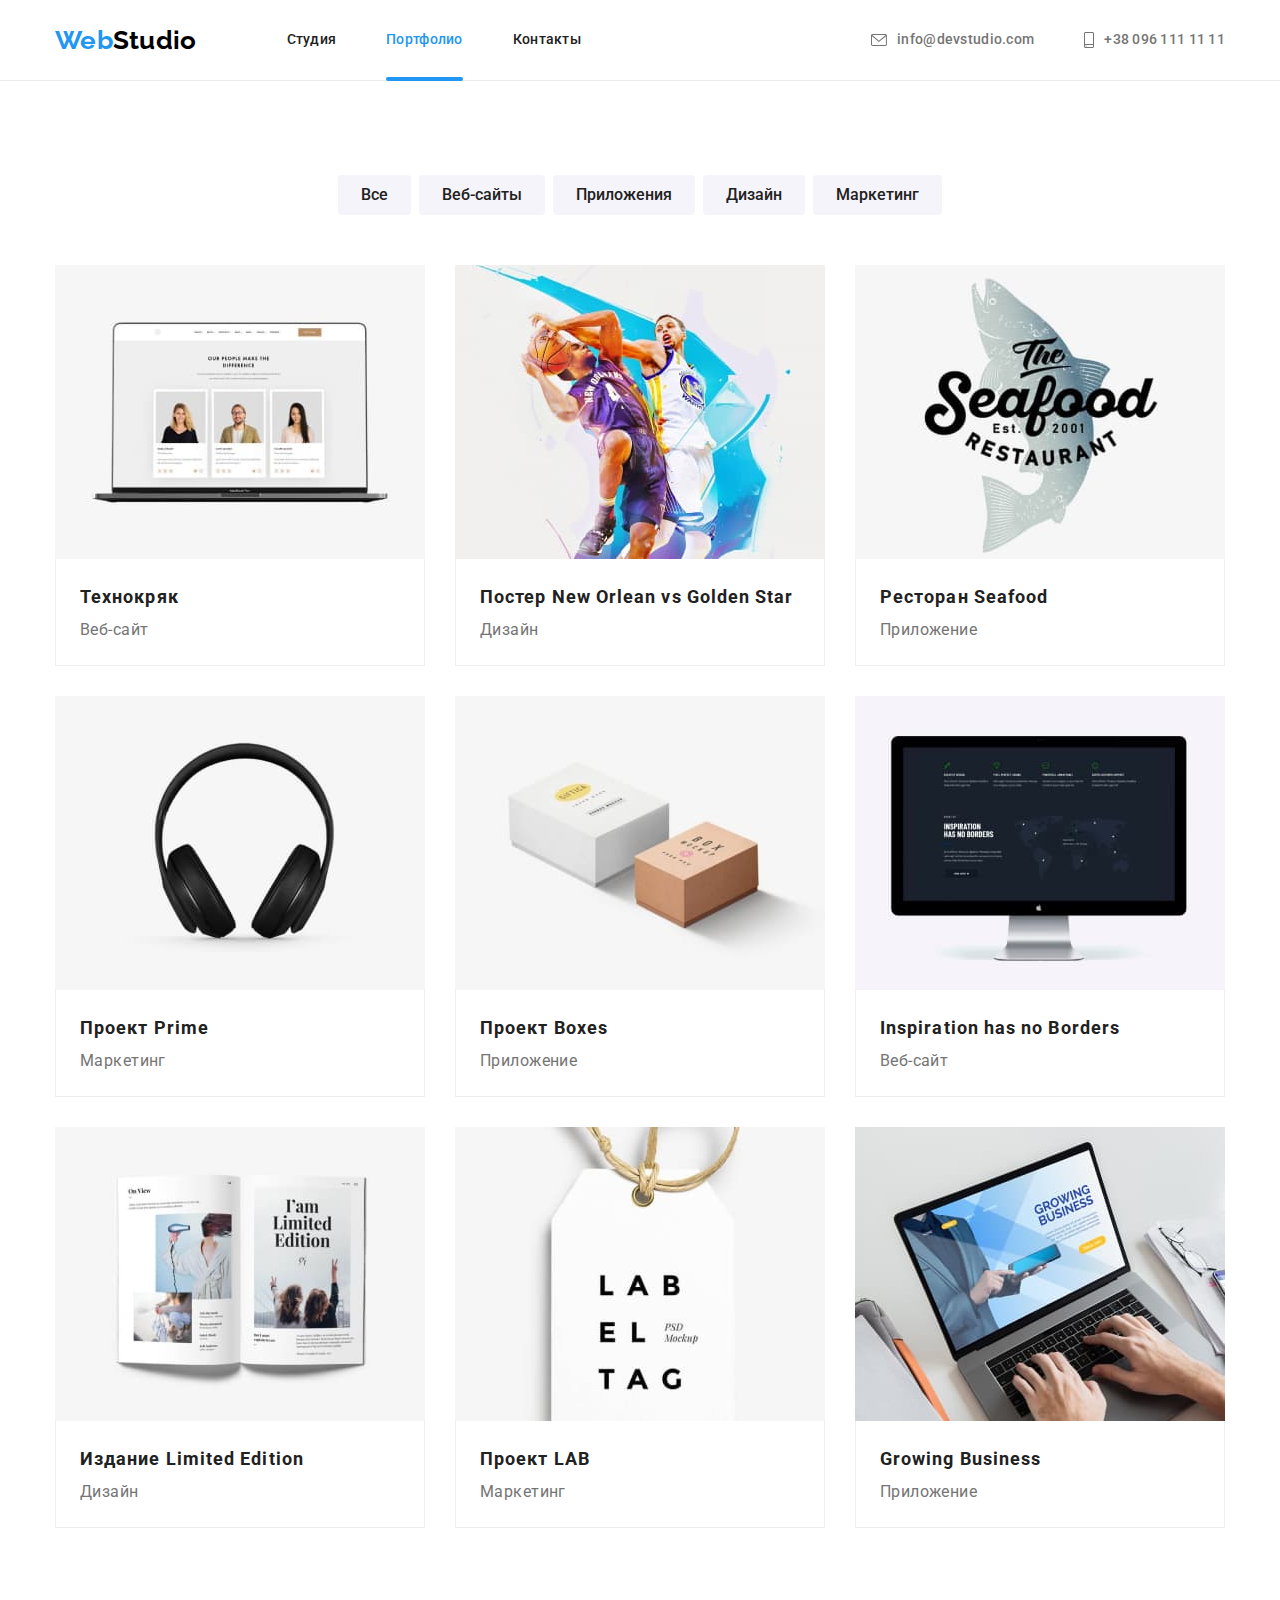
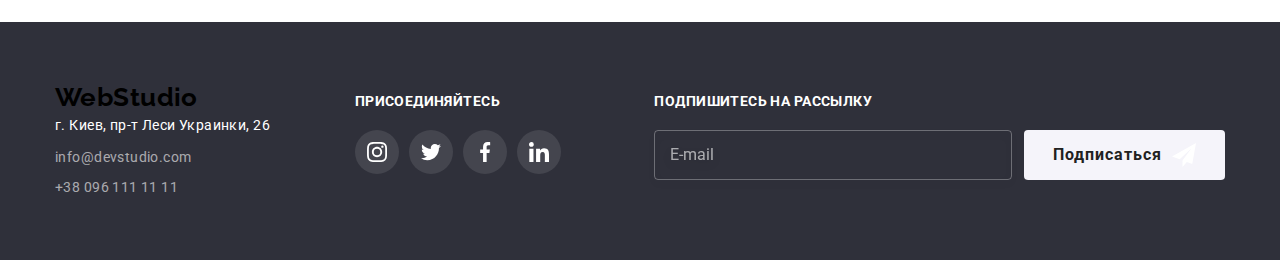
==== commit ecd34793: "added sass components" ====
--- a/portfolio.html
+++ b/portfolio.html
@@ -83,7 +83,7 @@
             </li>
           </ul>
           <ul class="list flex-grid projects-list">
-            <li class="flex-grid__item project-item">
+            <li class="flex-grid__item flex-grid__item--3-col project-item">
               <a
                 class="link project-link"
                 target="_blank"
@@ -111,7 +111,7 @@
                 </div>
               </a>
             </li>
-            <li class="flex-grid__item project-item">
+            <li class="flex-grid__item flex-grid__item--3-col project-item">
               <a
                 class="link project-link"
                 target="_blank"
@@ -140,7 +140,7 @@
                 </div>
               </a>
             </li>
-            <li class="flex-grid__item project-item">
+            <li class="flex-grid__item flex-grid__item--3-col project-item">
               <a
                 class="link project-link"
                 target="_blank"
@@ -167,7 +167,7 @@
                 </div>
               </a>
             </li>
-            <li class="flex-grid__item project-item">
+            <li class="flex-grid__item flex-grid__item--3-col project-item">
               <a
                 class="link project-link"
                 target="_blank"
@@ -194,7 +194,7 @@
                 </div>
               </a>
             </li>
-            <li class="flex-grid__item project-item">
+            <li class="flex-grid__item flex-grid__item--3-col project-item">
               <a
                 class="link project-link"
                 target="_blank"
@@ -221,7 +221,7 @@
                 </div>
               </a>
             </li>
-            <li class="flex-grid__item project-item">
+            <li class="flex-grid__item flex-grid__item--3-col project-item">
               <a
                 class="link project-link"
                 target="_blank"
@@ -248,7 +248,7 @@
                 </div>
               </a>
             </li>
-            <li class="flex-grid__item project-item">
+            <li class="flex-grid__item flex-grid__item--3-col project-item">
               <a
                 class="link project-link"
                 target="_blank"
@@ -275,7 +275,7 @@
                 </div>
               </a>
             </li>
-            <li class="flex-grid__item project-item">
+            <li class="flex-grid__item flex-grid__item--3-col project-item">
               <a
                 class="link project-link"
                 target="_blank"
@@ -302,7 +302,7 @@
                 </div>
               </a>
             </li>
-            <li class="flex-grid__item project-item">
+            <li class="flex-grid__item flex-grid__item--3-col project-item">
               <a
                 class="link project-link"
                 target="_blank"
@@ -334,7 +334,7 @@
       </section>
     </main>
     <footer class="footer">
-      <div class="container footer-container">
+      <div class="container footer__container">
         <div class="address-container">
           <a class="logo link" href="./"
             ><span class="accent">Web</span>Studio</a
@@ -356,58 +356,58 @@
           </address>
         </div>
         <div class="join-us-container">
-          <h2 class="footer-header">присоединяйтесь</h2>
+          <h2 class="footer__header">присоединяйтесь</h2>
           <ul class="list socials-list">
-            <li class="socials-list-item">
+            <li class="socials-list__item">
               <a
                 href="#"
                 target="_blank"
                 rel="noopener noreferer"
-                class="link social-icon-link"
-              >
-                <svg width="20" height="20" class="icon social-icon">
+                class="link socials-list__link"
+              >
+                <svg width="20" height="20" class="icon socials-list__icon">
                   <use
                     href="./images/icons/icons-bundle.svg#icon-instagram"
                   ></use>
                 </svg>
               </a>
             </li>
-            <li class="socials-list-item">
+            <li class="socials-list__item">
               <a
                 href="#"
                 target="_blank"
                 rel="noopener noreferer"
-                class="link social-icon-link"
-              >
-                <svg width="20" height="20" class="icon social-icon">
+                class="link socials-list__link"
+              >
+                <svg width="20" height="20" class="icon socials-list__icon">
                   <use
                     href="./images/icons/icons-bundle.svg#icon-twitter"
                   ></use>
                 </svg>
               </a>
             </li>
-            <li class="socials-list-item">
+            <li class="socials-list__item">
               <a
                 href="#"
                 target="_blank"
                 rel="noopener noreferer"
-                class="link social-icon-link"
-              >
-                <svg width="20" height="20" class="icon social-icon">
+                class="link socials-list__link"
+              >
+                <svg width="20" height="20" class="icon socials-list__icon">
                   <use
                     href="./images/icons/icons-bundle.svg#icon-facebook"
                   ></use>
                 </svg>
               </a>
             </li>
-            <li class="socials-list-item">
+            <li class="socials-list__item">
               <a
                 href="#"
                 target="_blank"
                 rel="noopener noreferer"
-                class="link social-icon-link"
-              >
-                <svg width="20" height="20" class="icon social-icon">
+                class="link socials-list__link"
+              >
+                <svg width="20" height="20" class="icon socials-list__icon">
                   <use
                     href="./images/icons/icons-bundle.svg#icon-linkedin"
                   ></use>
@@ -417,7 +417,7 @@
           </ul>
         </div>
         <div class="subscribe-container">
-          <h2 class="footer-header subscribe-header">
+          <h2 class="footer__header subscribe-header">
             Подпишитесь на рассылку
           </h2>
           <form
@@ -427,7 +427,7 @@
           >
             <input class="subscribe-input" type="email" placeholder="E-mail" />
             <button type="submit" class="button primary subscribe-button">
-              <span class="subscribe-button-text">Подписаться</span>
+              <span class="subscribe-button__text">Подписаться</span>
               <svg width="24" height="24" class="icon subscribe-button-icon">
                 <use href="./images/icons/icons-bundle.svg#icon-send"></use>
               </svg>
--- a/css/main.css
+++ b/css/main.css
@@ -1,271 +1,3 @@
-/*! modern-normalize v1.1.0 | MIT License | https://github.com/sindresorhus/modern-normalize */
-/*
-Document
-========
-*/
-/**
-Use a better box model (opinionated).
-*/
-*,
-::before,
-::after {
-  box-sizing: border-box;
-}
-
-/**
-Use a more readable tab size (opinionated).
-*/
-html {
-  -moz-tab-size: 4;
-  tab-size: 4;
-}
-
-/**
-1. Correct the line height in all browsers.
-2. Prevent adjustments of font size after orientation changes in iOS.
-*/
-html {
-  line-height: 1.15;
-  /* 1 */
-  -webkit-text-size-adjust: 100%;
-  /* 2 */
-}
-
-/*
-Sections
-========
-*/
-/**
-Remove the margin in all browsers.
-*/
-body {
-  margin: 0;
-}
-
-/**
-Improve consistency of default fonts in all browsers. (https://github.com/sindresorhus/modern-normalize/issues/3)
-*/
-body {
-  font-family: system-ui, -apple-system, "Segoe UI", Roboto, Helvetica, Arial, sans-serif, "Apple Color Emoji", "Segoe UI Emoji";
-}
-
-/*
-Grouping content
-================
-*/
-/**
-1. Add the correct height in Firefox.
-2. Correct the inheritance of border color in Firefox. (https://bugzilla.mozilla.org/show_bug.cgi?id=190655)
-*/
-hr {
-  height: 0;
-  /* 1 */
-  color: inherit;
-  /* 2 */
-}
-
-/*
-Text-level semantics
-====================
-*/
-/**
-Add the correct text decoration in Chrome, Edge, and Safari.
-*/
-abbr[title] {
-  text-decoration: underline dotted;
-}
-
-/**
-Add the correct font weight in Edge and Safari.
-*/
-b,
-strong {
-  font-weight: bolder;
-}
-
-/**
-1. Improve consistency of default fonts in all browsers. (https://github.com/sindresorhus/modern-normalize/issues/3)
-2. Correct the odd 'em' font sizing in all browsers.
-*/
-code,
-kbd,
-samp,
-pre {
-  font-family: ui-monospace, SFMono-Regular, Consolas, "Liberation Mono", Menlo, monospace;
-  /* 1 */
-  font-size: 1em;
-  /* 2 */
-}
-
-/**
-Add the correct font size in all browsers.
-*/
-small {
-  font-size: 80%;
-}
-
-/**
-Prevent 'sub' and 'sup' elements from affecting the line height in all browsers.
-*/
-sub,
-sup {
-  font-size: 75%;
-  line-height: 0;
-  position: relative;
-  vertical-align: baseline;
-}
-
-sub {
-  bottom: -0.25em;
-}
-
-sup {
-  top: -0.5em;
-}
-
-/*
-Tabular data
-============
-*/
-/**
-1. Remove text indentation from table contents in Chrome and Safari. (https://bugs.chromium.org/p/chromium/issues/detail?id=999088, https://bugs.webkit.org/show_bug.cgi?id=201297)
-2. Correct table border color inheritance in all Chrome and Safari. (https://bugs.chromium.org/p/chromium/issues/detail?id=935729, https://bugs.webkit.org/show_bug.cgi?id=195016)
-*/
-table {
-  text-indent: 0;
-  /* 1 */
-  border-color: inherit;
-  /* 2 */
-}
-
-/*
-Forms
-=====
-*/
-/**
-1. Change the font styles in all browsers.
-2. Remove the margin in Firefox and Safari.
-*/
-button,
-input,
-optgroup,
-select,
-textarea {
-  font-family: inherit;
-  /* 1 */
-  font-size: 100%;
-  /* 1 */
-  line-height: 1.15;
-  /* 1 */
-  margin: 0;
-  /* 2 */
-}
-
-/**
-Remove the inheritance of text transform in Edge and Firefox.
-1. Remove the inheritance of text transform in Firefox.
-*/
-button,
-select {
-  /* 1 */
-  text-transform: none;
-}
-
-/**
-Correct the inability to style clickable types in iOS and Safari.
-*/
-button,
-[type="button"],
-[type="reset"],
-[type="submit"] {
-  -webkit-appearance: button;
-}
-
-/**
-Remove the inner border and padding in Firefox.
-*/
-::-moz-focus-inner {
-  border-style: none;
-  padding: 0;
-}
-
-/**
-Restore the focus styles unset by the previous rule.
-*/
-:-moz-focusring {
-  outline: 1px dotted ButtonText;
-}
-
-/**
-Remove the additional ':invalid' styles in Firefox.
-See: https://github.com/mozilla/gecko-dev/blob/2f9eacd9d3d995c937b4251a5557d95d494c9be1/layout/style/res/forms.css#L728-L737
-*/
-:-moz-ui-invalid {
-  box-shadow: none;
-}
-
-/**
-Remove the padding so developers are not caught out when they zero out 'fieldset' elements in all browsers.
-*/
-legend {
-  padding: 0;
-}
-
-/**
-Add the correct vertical alignment in Chrome and Firefox.
-*/
-progress {
-  vertical-align: baseline;
-}
-
-/**
-Correct the cursor style of increment and decrement buttons in Safari.
-*/
-::-webkit-inner-spin-button,
-::-webkit-outer-spin-button {
-  height: auto;
-}
-
-/**
-1. Correct the odd appearance in Chrome and Safari.
-2. Correct the outline style in Safari.
-*/
-[type="search"] {
-  -webkit-appearance: textfield;
-  /* 1 */
-  outline-offset: -2px;
-  /* 2 */
-}
-
-/**
-Remove the inner padding in Chrome and Safari on macOS.
-*/
-::-webkit-search-decoration {
-  -webkit-appearance: none;
-}
-
-/**
-1. Correct the inability to style clickable types in iOS and Safari.
-2. Change font properties to 'inherit' in Safari.
-*/
-::-webkit-file-upload-button {
-  -webkit-appearance: button;
-  /* 1 */
-  font: inherit;
-  /* 2 */
-}
-
-/*
-Interactive
-===========
-*/
-/*
-Add the correct display in Chrome and Safari.
-*/
-summary {
-  display: list-item;
-}
-
 :root {
   --accent-color: #2196f3;
   --logo-header-color: #000000;
@@ -294,6 +26,274 @@
   --animate-transform: transform 250ms cubic-bezier(0.4, 0, 0.2, 1);
 }
 
+/*! modern-normalize v1.1.0 | MIT License | https://github.com/sindresorhus/modern-normalize */
+/*
+Document
+========
+*/
+/**
+Use a better box model (opinionated).
+*/
+*,
+::before,
+::after {
+  box-sizing: border-box;
+}
+
+/**
+Use a more readable tab size (opinionated).
+*/
+html {
+  -moz-tab-size: 4;
+  tab-size: 4;
+}
+
+/**
+1. Correct the line height in all browsers.
+2. Prevent adjustments of font size after orientation changes in iOS.
+*/
+html {
+  line-height: 1.15;
+  /* 1 */
+  -webkit-text-size-adjust: 100%;
+  /* 2 */
+}
+
+/*
+Sections
+========
+*/
+/**
+Remove the margin in all browsers.
+*/
+body {
+  margin: 0;
+}
+
+/**
+Improve consistency of default fonts in all browsers. (https://github.com/sindresorhus/modern-normalize/issues/3)
+*/
+body {
+  font-family: system-ui, -apple-system, "Segoe UI", Roboto, Helvetica, Arial, sans-serif, "Apple Color Emoji", "Segoe UI Emoji";
+}
+
+/*
+Grouping content
+================
+*/
+/**
+1. Add the correct height in Firefox.
+2. Correct the inheritance of border color in Firefox. (https://bugzilla.mozilla.org/show_bug.cgi?id=190655)
+*/
+hr {
+  height: 0;
+  /* 1 */
+  color: inherit;
+  /* 2 */
+}
+
+/*
+Text-level semantics
+====================
+*/
+/**
+Add the correct text decoration in Chrome, Edge, and Safari.
+*/
+abbr[title] {
+  text-decoration: underline dotted;
+}
+
+/**
+Add the correct font weight in Edge and Safari.
+*/
+b,
+strong {
+  font-weight: bolder;
+}
+
+/**
+1. Improve consistency of default fonts in all browsers. (https://github.com/sindresorhus/modern-normalize/issues/3)
+2. Correct the odd 'em' font sizing in all browsers.
+*/
+code,
+kbd,
+samp,
+pre {
+  font-family: ui-monospace, SFMono-Regular, Consolas, "Liberation Mono", Menlo, monospace;
+  /* 1 */
+  font-size: 1em;
+  /* 2 */
+}
+
+/**
+Add the correct font size in all browsers.
+*/
+small {
+  font-size: 80%;
+}
+
+/**
+Prevent 'sub' and 'sup' elements from affecting the line height in all browsers.
+*/
+sub,
+sup {
+  font-size: 75%;
+  line-height: 0;
+  position: relative;
+  vertical-align: baseline;
+}
+
+sub {
+  bottom: -0.25em;
+}
+
+sup {
+  top: -0.5em;
+}
+
+/*
+Tabular data
+============
+*/
+/**
+1. Remove text indentation from table contents in Chrome and Safari. (https://bugs.chromium.org/p/chromium/issues/detail?id=999088, https://bugs.webkit.org/show_bug.cgi?id=201297)
+2. Correct table border color inheritance in all Chrome and Safari. (https://bugs.chromium.org/p/chromium/issues/detail?id=935729, https://bugs.webkit.org/show_bug.cgi?id=195016)
+*/
+table {
+  text-indent: 0;
+  /* 1 */
+  border-color: inherit;
+  /* 2 */
+}
+
+/*
+Forms
+=====
+*/
+/**
+1. Change the font styles in all browsers.
+2. Remove the margin in Firefox and Safari.
+*/
+button,
+input,
+optgroup,
+select,
+textarea {
+  font-family: inherit;
+  /* 1 */
+  font-size: 100%;
+  /* 1 */
+  line-height: 1.15;
+  /* 1 */
+  margin: 0;
+  /* 2 */
+}
+
+/**
+Remove the inheritance of text transform in Edge and Firefox.
+1. Remove the inheritance of text transform in Firefox.
+*/
+button,
+select {
+  /* 1 */
+  text-transform: none;
+}
+
+/**
+Correct the inability to style clickable types in iOS and Safari.
+*/
+button,
+[type="button"],
+[type="reset"],
+[type="submit"] {
+  -webkit-appearance: button;
+}
+
+/**
+Remove the inner border and padding in Firefox.
+*/
+::-moz-focus-inner {
+  border-style: none;
+  padding: 0;
+}
+
+/**
+Restore the focus styles unset by the previous rule.
+*/
+:-moz-focusring {
+  outline: 1px dotted ButtonText;
+}
+
+/**
+Remove the additional ':invalid' styles in Firefox.
+See: https://github.com/mozilla/gecko-dev/blob/2f9eacd9d3d995c937b4251a5557d95d494c9be1/layout/style/res/forms.css#L728-L737
+*/
+:-moz-ui-invalid {
+  box-shadow: none;
+}
+
+/**
+Remove the padding so developers are not caught out when they zero out 'fieldset' elements in all browsers.
+*/
+legend {
+  padding: 0;
+}
+
+/**
+Add the correct vertical alignment in Chrome and Firefox.
+*/
+progress {
+  vertical-align: baseline;
+}
+
+/**
+Correct the cursor style of increment and decrement buttons in Safari.
+*/
+::-webkit-inner-spin-button,
+::-webkit-outer-spin-button {
+  height: auto;
+}
+
+/**
+1. Correct the odd appearance in Chrome and Safari.
+2. Correct the outline style in Safari.
+*/
+[type="search"] {
+  -webkit-appearance: textfield;
+  /* 1 */
+  outline-offset: -2px;
+  /* 2 */
+}
+
+/**
+Remove the inner padding in Chrome and Safari on macOS.
+*/
+::-webkit-search-decoration {
+  -webkit-appearance: none;
+}
+
+/**
+1. Correct the inability to style clickable types in iOS and Safari.
+2. Change font properties to 'inherit' in Safari.
+*/
+::-webkit-file-upload-button {
+  -webkit-appearance: button;
+  /* 1 */
+  font: inherit;
+  /* 2 */
+}
+
+/*
+Interactive
+===========
+*/
+/*
+Add the correct display in Chrome and Safari.
+*/
+summary {
+  display: list-item;
+}
+
 html {
   box-sizing: border-box;
 }
@@ -329,13 +329,6 @@
   height: auto;
 }
 
-.container {
-  width: 1200px;
-  margin: 0 auto;
-  padding-left: 15px;
-  padding-right: 15px;
-}
-
 .visually-hidden {
   position: absolute !important;
   clip: rect(1px, 1px, 1px, 1px);
@@ -352,38 +345,12 @@
   color: var(--title-text-color);
 }
 
-.button {
-  font-size: 16px;
-  line-height: 1.62;
-  font-weight: 500;
-  display: flex;
-  align-items: center;
-  justify-content: center;
-  padding: 6px 22px;
-  border: 1px solid transparent;
-  border-radius: 4px;
-  color: var(--title-text-color);
-  background-color: var(--background-secondary-color);
-  cursor: pointer;
-  transition: var(--animate-color), var(--animate-background-color), var(--animate-border-color), var(--animate-shadow);
-}
-
-.button--primary,
-.button:focus,
-.button:hover {
-  border-color: var(--accent-color);
-  color: var(--primary-button-text-color);
-  background-color: var(--accent-color);
-  box-shadow: 0px 3px 1px rgba(0, 0, 0, 0.1), 0px 1px 2px rgba(0, 0, 0, 0.08), 0px 2px 2px rgba(0, 0, 0, 0.12);
-}
-
 .link {
   color: inherit;
   text-decoration: none;
 }
 
-.link:hover,
-.link:focus {
+.link:hover, .link:focus {
   color: var(--accent-color);
 }
 
@@ -393,20 +360,11 @@
   margin: 0;
 }
 
-.logo {
-  font-family: var(--logo-font-family);
-  font-weight: 700;
-  font-size: 26px;
-  line-height: 1.19;
-  color: var(--logo-header-color);
-}
-
-.logo__accent {
-  color: var(--accent-color);
-}
-
-.header-link--current {
-  color: var(--accent-color);
+.container {
+  width: 1200px;
+  margin: 0 auto;
+  padding-left: 15px;
+  padding-right: 15px;
 }
 
 .flex-grid {
@@ -421,93 +379,12 @@
   margin-left: var(--flex-grid-margin);
 }
 
-.header {
-  font-weight: 500;
-  line-height: 1.14;
-  letter-spacing: 0.02em;
-  border-bottom: 1px solid var(--header-border-color);
-}
-
-.header__container {
-  display: flex;
-  align-items: center;
-  justify-content: center;
-  height: 80px;
-}
-
-.header__contacts {
-  display: flex;
-  align-items: center;
-}
-
-.header-link,
-.footer-link {
-  transition: var(--animate-color);
-}
-
-.section {
-  padding-top: 94px;
-  padding-bottom: 94px;
-}
-
-.section__title {
-  margin-bottom: 50px;
-  font-size: 36px;
-  line-height: 1.17;
-  text-align: center;
-}
-
-.navigation {
-  display: flex;
-  margin-right: auto;
-}
-
-.navigation__logo {
-  margin-right: 90px;
-}
-
-.menu {
-  display: flex;
-  align-items: center;
-}
-
-.menu__item {
-  position: relative;
-}
-
-.header-link--current::after {
-  content: "";
-  display: block;
-  position: absolute;
-  bottom: -33px;
-  height: 4px;
-  width: 100%;
-  border-radius: 2px;
-  background-color: var(--accent-color);
-}
-
-.contacts__item-link {
-  display: flex;
-  align-items: center;
-}
-
-.menu__item:not(:last-child),
-.header .contacts__item:not(:last-child) {
-  margin-right: 50px;
-}
-
-.contacts__icon {
-  --color3: currentColor;
-  margin-right: 10px;
-}
-
-.logo.link:hover,
-.logo.link:focus {
-  color: inherit;
-}
-
-.navigation {
-  color: var(--title-text-color);
+.flex-grid__item--3-col {
+  flex-basis: calc((100% - 3 * var(--flex-grid-margin)) / 3);
+}
+
+.flex-grid__item--4-col {
+  flex-basis: calc((100% - 4 * var(--flex-grid-margin)) / 4);
 }
 
 .hero {
@@ -540,16 +417,6 @@
   color: var(--background-dark-primary-text-color);
 }
 
-.hero__button {
-  font-weight: 700;
-  padding: 10px 32px;
-  font-size: 16px;
-  line-height: 1.87;
-  letter-spacing: 0.06em;
-  box-shadow: none;
-  align-self: center;
-}
-
 .backdrop {
   position: fixed;
   top: 0;
@@ -561,7 +428,7 @@
   transition: opacity 250ms cubic-bezier(0.4, 0, 0.2, 1);
 }
 
-.backdrop.is-hidden {
+.is-hidden {
   pointer-events: none;
   opacity: 0;
 }
@@ -580,17 +447,96 @@
   transition: transform 250ms cubic-bezier(0.4, 0, 0.2, 1);
 }
 
-.backdrop.is-hidden .modal {
+.is-hidden .modal {
   transform: translate(-50%, -50%) scale(0.9);
 }
 
-.modal-button-close {
+.modal__button-close {
   position: absolute;
   display: flex;
   align-items: center;
   justify-content: center;
   top: 8px;
   right: 8px;
+}
+
+.modal__header {
+  font-size: 20px;
+  line-height: 1.15;
+  text-align: center;
+  margin-bottom: 12px;
+  color: var(--title-text-color);
+}
+
+.order-form {
+  display: flex;
+  flex-direction: column;
+}
+
+.order-form__form-label {
+  margin-bottom: 10px;
+}
+
+.order-form__form-label:last-child {
+  margin-bottom: 20px;
+}
+
+.order-form__checkbox-label {
+  align-self: center;
+  margin-bottom: 30px;
+}
+
+.order-form__send-button {
+  align-self: center;
+}
+
+.logo {
+  font-family: var(--logo-font-family);
+  font-weight: 700;
+  font-size: 26px;
+  line-height: 1.19;
+  color: var(--logo-header-color);
+}
+
+.logo__accent {
+  color: var(--accent-color);
+}
+
+.button {
+  font-size: 16px;
+  line-height: 1.62;
+  font-weight: 500;
+  display: flex;
+  align-items: center;
+  justify-content: center;
+  padding: 6px 22px;
+  border: 1px solid transparent;
+  border-radius: 4px;
+  color: var(--title-text-color);
+  background-color: var(--background-secondary-color);
+  cursor: pointer;
+  transition: var(--animate-color), var(--animate-background-color), var(--animate-border-color), var(--animate-shadow);
+}
+
+.button--primary, .button:focus,
+.button:hover {
+  border-color: var(--accent-color);
+  color: var(--primary-button-text-color);
+  background-color: var(--accent-color);
+  box-shadow: 0px 3px 1px rgba(0, 0, 0, 0.1), 0px 1px 2px rgba(0, 0, 0, 0.08), 0px 2px 2px rgba(0, 0, 0, 0.12);
+}
+
+.button--big {
+  font-weight: 700;
+  padding: 10px 32px;
+  font-size: 16px;
+  line-height: 1.87;
+  letter-spacing: 0.06em;
+  box-shadow: none;
+  align-self: center;
+}
+
+.button-close {
   height: 30px;
   width: 30px;
   padding: 0;
@@ -601,38 +547,67 @@
   transition: var(--animate-color);
 }
 
-.modal-button-close:hover,
-.modal-button-close:focus {
+.button-close:hover, .button-close:focus {
   color: var(--accent-color);
 }
 
-.modal-icon-close {
+.button-close__icon {
   --color6: currentColor;
 }
 
-.modal-header {
-  font-size: 20px;
-  line-height: 1.15;
-  text-align: center;
-  margin-bottom: 12px;
-  color: var(--title-text-color);
-}
-
-.modal-form {
-  display: flex;
-  flex-direction: column;
-}
-
-.modal-label {
+.send-button {
+  min-width: 200px;
+  height: 50px;
+  padding: 10px;
+  font-size: 16px;
+  line-height: 1.87;
+  font-weight: 700;
+  letter-spacing: 0.06em;
+}
+
+.subscribe-button {
+  display: flex;
+  align-items: center;
+  justify-content: center;
+  height: 50px;
+  min-width: 200px;
+  padding: 10px 28px;
+  font-size: 16px;
+  line-height: 1.87;
+  font-weight: 700;
+  letter-spacing: 0.06em;
+}
+
+.subscribe-button__text {
+  margin-right: 10px;
+}
+
+.subscribe-button__icon {
+  --color5: currentColor;
+}
+
+.person__label {
+  padding: 30px 32px;
+}
+
+.person__name {
+  font-weight: 500;
+  margin-bottom: 10px;
+}
+
+.person__position {
+  margin-bottom: 16px;
+}
+
+.person__socials-list {
+  justify-content: center;
+}
+
+.form-label {
   position: relative;
-  margin-bottom: 10px;
-}
-
-.modal-label:last-child {
-  margin-bottom: 20px;
-}
-
-.modal-label-text {
+}
+
+.form-label__text {
   display: block;
   margin-bottom: 4px;
   font-size: 12px;
@@ -640,7 +615,7 @@
   letter-spacing: 0.01em;
 }
 
-.modal-input {
+.form-label__input {
   height: 40px;
   width: 100%;
   padding: 12px;
@@ -652,7 +627,7 @@
   cursor: pointer;
 }
 
-.modal-textarea-input {
+.form-label__textarea-input {
   height: 120px;
   width: 100%;
   resize: none;
@@ -664,13 +639,13 @@
   cursor: pointer;
 }
 
-.modal-input:focus,
-.modal-textarea-input:focus {
+.form-label__input:focus,
+.form-label__textarea-input:focus {
   border: 1px solid var(--accent-color);
   outline: none;
 }
 
-.modal-label-icon {
+.form-label__icon {
   --color1: currentColor;
   color: var(--title-text-color);
   display: block;
@@ -680,18 +655,16 @@
   transition: var(--animate-color);
 }
 
-.modal-input:focus ~ .modal-label-icon {
+.form-label__input:focus ~ .form-label__icon {
   color: var(--accent-color);
 }
 
-.modal-checkbox-label {
-  align-self: center;
-  margin-bottom: 30px;
+.checkbox-label {
   font-size: 14px;
   line-height: 1.714;
 }
 
-.modal-checkbox-label-text::before {
+.checkbox-label__text::before {
   content: "";
   display: inline-flex;
   margin-right: 7px;
@@ -704,45 +677,123 @@
   background-position: center;
 }
 
-.checkbox-modal-input:focus + .modal-checkbox-label-text::before {
+.checkbox-label__input:focus + .checkbox-label__text::before {
   box-shadow: 0 0 0 2px var(--accent-color);
 }
 
-.checkbox-modal-input:checked:focus + .modal-checkbox-label-text::before {
-  box-shadow: 0 0 0 2px var(--title-text-color);
-}
-
-.checkbox-modal-input:checked + .modal-checkbox-label-text::before {
+.checkbox-label__input:checked + .checkbox-label__text::before {
   background-image: url("../images/icons/icon-check.svg");
   background-color: var(--accent-color);
   border-color: transparent;
 }
 
+.checkbox-label__input:checked:focus + .checkbox-label__text::before {
+  box-shadow: 0 0 0 2px var(--title-text-color);
+}
+
+.header-link--current {
+  color: var(--accent-color);
+}
+
+.header {
+  font-weight: 500;
+  line-height: 1.14;
+  letter-spacing: 0.02em;
+  border-bottom: 1px solid var(--header-border-color);
+}
+
+.header__container {
+  display: flex;
+  align-items: center;
+  justify-content: center;
+  height: 80px;
+}
+
+.header__contacts {
+  display: flex;
+  align-items: center;
+}
+
+.header-link,
+.footer-link {
+  transition: var(--animate-color);
+}
+
+.navigation {
+  display: flex;
+  margin-right: auto;
+  color: var(--title-text-color);
+}
+
+.navigation__logo {
+  margin-right: 90px;
+}
+
+.menu {
+  display: flex;
+  align-items: center;
+}
+
+.menu__item {
+  position: relative;
+}
+
+.menu__item:not(:last-child) {
+  margin-right: 50px;
+}
+
+.header-link--current::after {
+  content: "";
+  display: block;
+  position: absolute;
+  bottom: -33px;
+  height: 4px;
+  width: 100%;
+  border-radius: 2px;
+  background-color: var(--accent-color);
+}
+
+.contacts__item-link {
+  display: flex;
+  align-items: center;
+}
+
+.header .contacts__item:not(:last-child) {
+  margin-right: 50px;
+}
+
+.contacts__icon {
+  --color3: currentColor;
+  margin-right: 10px;
+}
+
+.logo.link:hover,
+.logo.link:focus {
+  color: inherit;
+}
+
+.section {
+  padding-top: 94px;
+  padding-bottom: 94px;
+}
+
+.section__title {
+  margin-bottom: 50px;
+  font-size: 36px;
+  line-height: 1.17;
+  text-align: center;
+}
+
 .modal-policy-link,
 .modal-policy-link:visited {
   color: var(--accent-color);
 }
 
-.modal-send-button {
-  align-self: center;
-  min-width: 200px;
-  height: 50px;
-  padding: 10px;
-  font-size: 16px;
-  line-height: 1.87;
-  font-weight: 700;
-  letter-spacing: 0.06em;
-}
-
 .qualities__section {
   padding-bottom: 0;
 }
 
-.flex-grid__item--4-col {
-  flex-basis: calc((100% - 4 * var(--flex-grid-margin)) / 4);
-}
-
-.flex-grid__item--4-col-title {
+.qualities-item__title {
   margin-bottom: 10px;
   font-size: 14px;
   line-height: 1.14;
@@ -761,7 +812,6 @@
 }
 
 .activities-list-item {
-  flex-basis: calc((100% - 3 * var(--flex-grid-margin)) / 3);
   position: relative;
 }
 
@@ -791,35 +841,20 @@
 }
 
 .team-list-item {
-  flex-basis: calc((100% - 4 * var(--flex-grid-margin)) / 4);
   background-color: var(--background-primary-color);
   box-shadow: 0px 1px 3px rgba(0, 0, 0, 0.12), 0px 1px 1px rgba(0, 0, 0, 0.14), 0px 2px 1px rgba(0, 0, 0, 0.2);
   border-radius: 0px 0px 4px 4px;
 }
 
-.person-label {
-  padding: 30px 32px;
-}
-
-.person-name {
-  font-weight: 500;
-  margin-bottom: 10px;
-}
-
-.person-position {
-  margin-bottom: 16px;
-}
-
-.person-socials-list {
-  display: flex;
-  justify-content: center;
-}
-
-.socials-list-item:not(:last-child) {
+.socials-list {
+  display: flex;
+}
+
+.socials-list__item:not(:last-child) {
   margin-right: 10px;
 }
 
-.social-icon-link {
+.socials-list__link {
   display: flex;
   width: 44px;
   height: 44px;
@@ -830,13 +865,13 @@
   transition: var(--animate-color), var(--animate-background-color);
 }
 
-.social-icon-link:hover,
-.social-icon-link:focus {
+.socials-list__link:hover,
+.socials-list__link:focus {
   color: var(--background-primary-color);
   background-color: var(--accent-color);
 }
 
-.social-icon {
+.socials-list__icon {
   --color4: currentColor;
 }
 
@@ -945,7 +980,7 @@
   background-color: var(--background-dark-color);
 }
 
-.footer-container {
+.footer__container {
   display: flex;
   align-items: baseline;
 }
@@ -955,7 +990,7 @@
   margin-right: 30px;
 }
 
-.footer .logo.link {
+.footer__logo {
   color: inherit;
   display: inline-block;
   margin-bottom: 20px;
@@ -980,24 +1015,20 @@
   margin-right: 30px;
 }
 
-.footer-header {
+.footer__header {
   font-size: 14px;
   line-height: 1.14;
   text-transform: uppercase;
   margin-bottom: 20px;
 }
 
-.socials-list {
-  display: flex;
-}
-
-.footer .social-icon-link {
+.footer .socials-list__link {
   background-color: var(--footer-icon-background-color);
   color: var(--background-dark-primary-text-color);
 }
 
-.footer .social-icon-link:hover,
-.footer .social-icon-link:focus {
+.footer .socials-list__link:hover,
+.footer .socials-list__link:focus {
   background-color: var(--accent-color);
 }
 
@@ -1023,25 +1054,4 @@
 .subscribe-input::placeholder {
   color: rgba(255, 255, 255, 0.6);
 }
-
-.subscribe-button {
-  display: flex;
-  align-items: center;
-  justify-content: center;
-  height: 50px;
-  min-width: 200px;
-  padding: 10px 28px;
-  font-size: 16px;
-  line-height: 1.87;
-  font-weight: 700;
-  letter-spacing: 0.06em;
-}
-
-.subscribe-button-text {
-  margin-right: 10px;
-}
-
-.subscribe-button-icon {
-  --color5: currentColor;
-}
 /*# sourceMappingURL=main.css.map */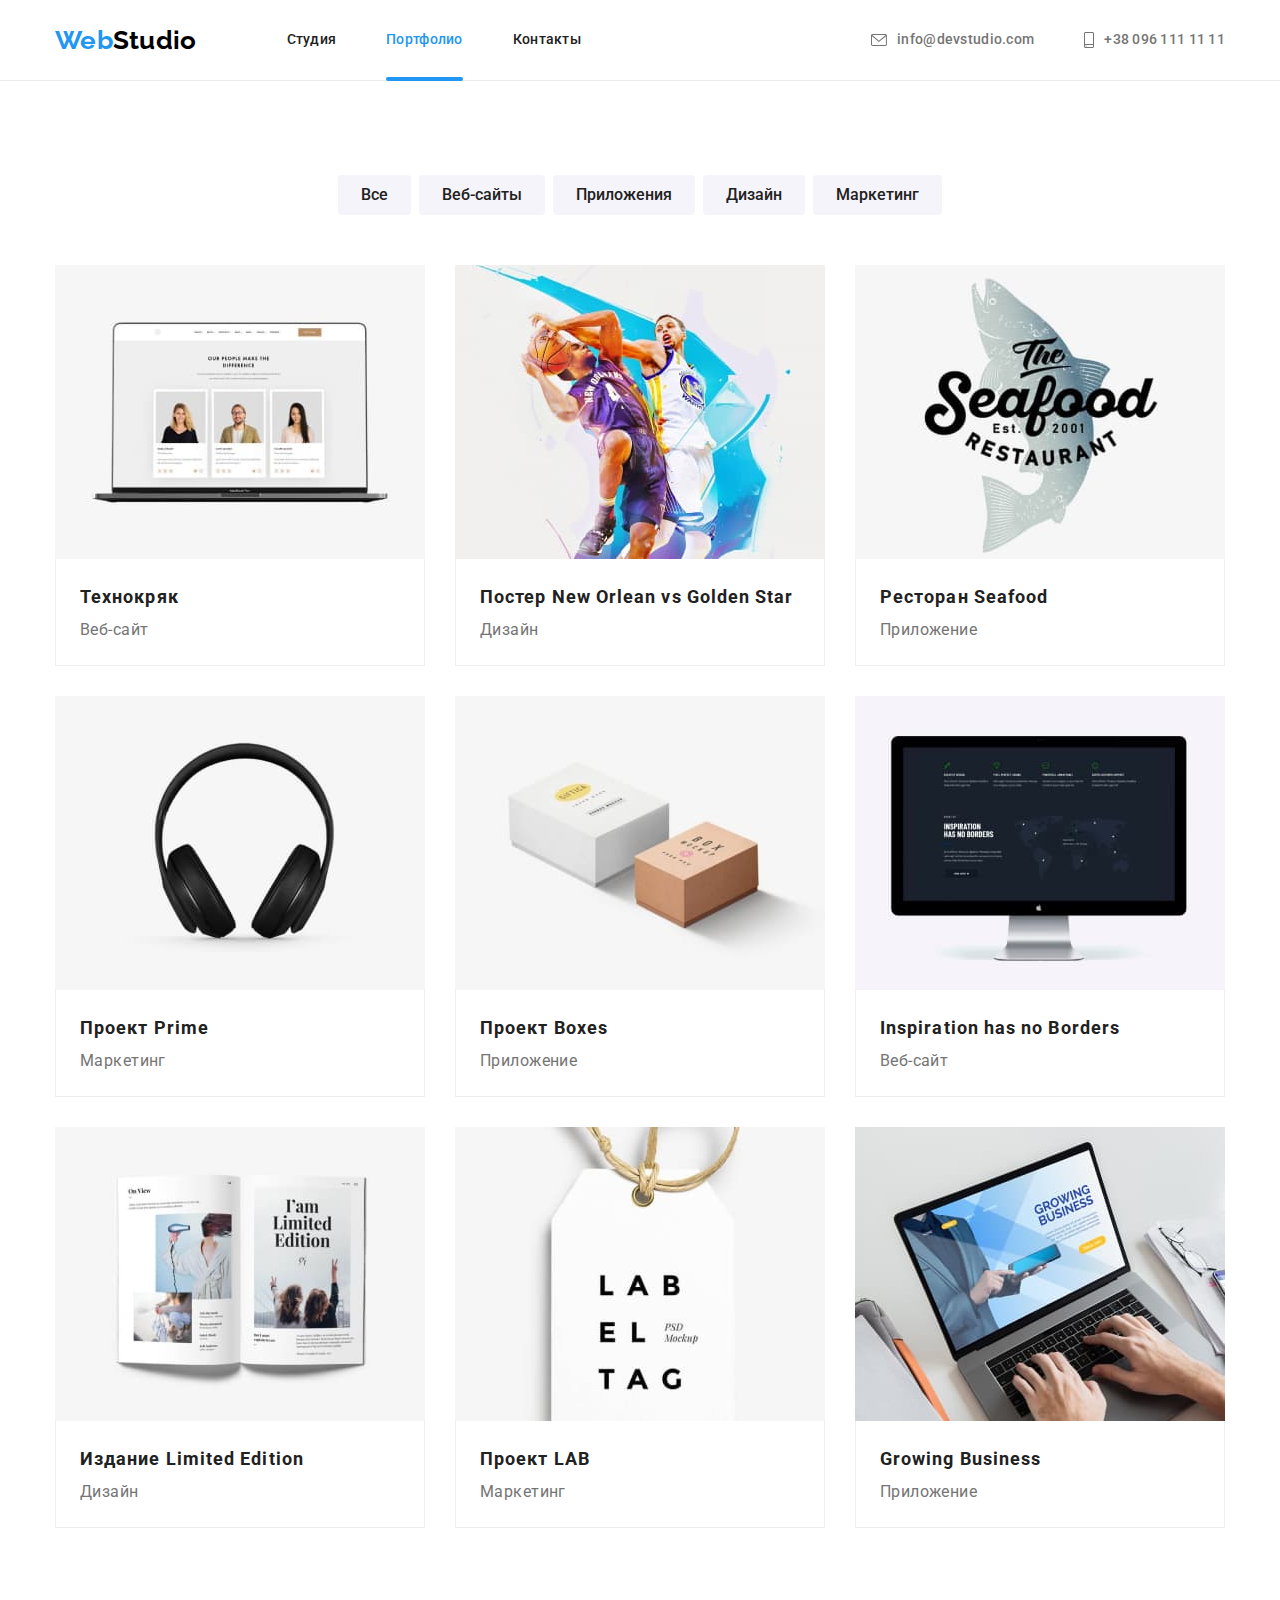
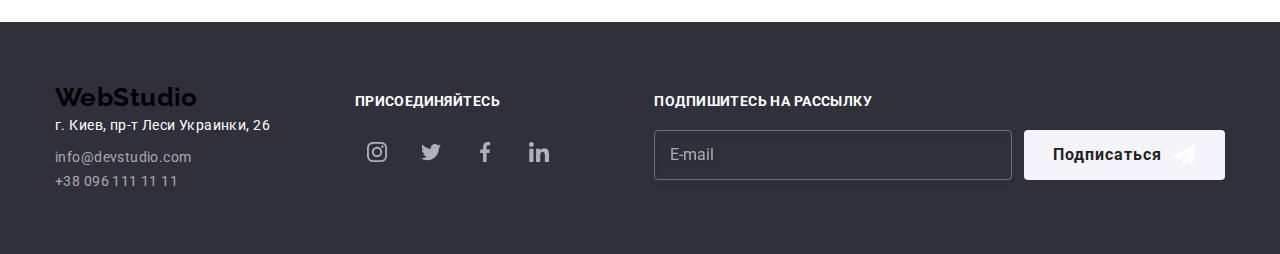
==== commit 87761207: "added layouts" ====
--- a/portfolio.html
+++ b/portfolio.html
@@ -16,30 +16,28 @@
     <header class="header">
       <div class="container header__container">
         <nav class="navigation">
-          <a class="logo navigation__logo link" href="./"
+          <a class="logo navigation__logo link logo__link" href="./"
             ><span class="logo__accent">Web</span>Studio</a
           >
           <ul class="list menu">
             <li class="menu__item">
-              <a class="link header-link" href="./index.html">Студия</a>
+              <a class="link menu__link" href="./index.html">Студия</a>
             </li>
             <li class="menu__item">
               <a
-                class="link header-link header-link--current"
+                class="link menu__link menu__link--current"
                 href="./portfolio.html"
                 >Портфолио</a
               >
             </li>
             <li class="menu__item">
-              <a class="link header-link" href="">Контакты</a>
+              <a class="link menu__link" href="">Контакты</a>
             </li>
           </ul>
         </nav>
         <ul class="list contacts header__contacts">
           <li class="contacts__item">
-            <a
-              class="link header-link contacts__item-link"
-              href="mailto:info@devstudio.com"
+            <a class="link contacts__link" href="mailto:info@devstudio.com"
               ><svg width="16" height="12" class="icon contacts__icon">
                 <use href="./images/icons/icons-bundle.svg#icon-envelope"></use>
               </svg>
@@ -47,9 +45,7 @@
             >
           </li>
           <li class="contacts__item">
-            <a
-              class="link header-link contacts__item-link"
-              href="tel:+380961111111"
+            <a class="link contacts__link" href="tel:+380961111111"
               ><svg width="10" height="16" class="icon contacts__icon">
                 <use
                   href="./images/icons/icons-bundle.svg#icon-smartphone"
@@ -61,6 +57,7 @@
         </ul>
       </div>
     </header>
+
     <main>
       <section class="section">
         <div class="container">
@@ -340,7 +337,7 @@
             ><span class="accent">Web</span>Studio</a
           >
           <address class="address">
-            <p class="address-item">г. Киев, пр-т Леси Украинки, 26</p>
+            <p class="address__text">г. Киев, пр-т Леси Украинки, 26</p>
             <ul class="list contacts">
               <li class="contacts__item">
                 <a class="link footer-link" href="mailto:info@devstudio.com"
--- a/css/main.css
+++ b/css/main.css
@@ -26,6 +26,15 @@
   --animate-transform: transform 250ms cubic-bezier(0.4, 0, 0.2, 1);
 }
 
+.menu__link, .contacts__link {
+  transition: var(--animate-color);
+}
+
+.address-container, .join-us-container {
+  width: 270px;
+  margin-right: 30px;
+}
+
 /*! modern-normalize v1.1.0 | MIT License | https://github.com/sindresorhus/modern-normalize */
 /*
 Document
@@ -379,12 +388,49 @@
   margin-left: var(--flex-grid-margin);
 }
 
-.flex-grid__item--3-col {
-  flex-basis: calc((100% - 3 * var(--flex-grid-margin)) / 3);
-}
-
-.flex-grid__item--4-col {
-  flex-basis: calc((100% - 4 * var(--flex-grid-margin)) / 4);
+.flex-grid--3-col .flex-grid__item {
+  flex-basis: calc( (100% - 3 * var(--flex-grid-margin)) / 3);
+}
+
+.flex-grid--4-col .flex-grid__item {
+  flex-basis: calc( (100% - 4 * var(--flex-grid-margin)) / 4);
+}
+
+.flex-grid--6-col .flex-grid__item {
+  flex-basis: calc( (100% - 6 * var(--flex-grid-margin)) / 6);
+}
+
+.header {
+  font-weight: 500;
+  line-height: 1.14;
+  letter-spacing: 0.02em;
+  border-bottom: 1px solid var(--header-border-color);
+}
+
+.header__container {
+  display: flex;
+  align-items: center;
+  justify-content: center;
+  height: 80px;
+}
+
+.header__contacts {
+  display: flex;
+  align-items: center;
+}
+
+.header__contacts .contacts__item:not(:last-child) {
+  margin-right: 50px;
+}
+
+.navigation {
+  display: flex;
+  margin-right: auto;
+  color: var(--title-text-color);
+}
+
+.navigation__logo {
+  margin-right: 90px;
 }
 
 .hero {
@@ -415,6 +461,40 @@
   letter-spacing: 0.06em;
   text-transform: uppercase;
   color: var(--background-dark-primary-text-color);
+}
+
+.section {
+  padding-top: 94px;
+  padding-bottom: 94px;
+}
+
+.section__title {
+  margin-bottom: 50px;
+  font-size: 36px;
+  line-height: 1.17;
+  text-align: center;
+}
+
+.section__qualities {
+  padding-bottom: 0;
+}
+
+.qualities-item__title {
+  margin-bottom: 10px;
+  font-size: 14px;
+  line-height: 1.14;
+  letter-spacing: 0.03em;
+  text-transform: uppercase;
+}
+
+.qualities-item__icon-container {
+  display: flex;
+  justify-content: center;
+  padding-top: 25px;
+  padding-bottom: 25px;
+  margin-bottom: 30px;
+  background-color: var(--background-secondary-color);
+  border-radius: 4px;
 }
 
 .backdrop {
@@ -502,6 +582,39 @@
   color: var(--accent-color);
 }
 
+.logo__link:hover,
+.logo__link:focus {
+  color: inherit;
+}
+
+.menu {
+  display: flex;
+  align-items: center;
+}
+
+.menu__item {
+  position: relative;
+}
+
+.menu__item:not(:last-child) {
+  margin-right: 50px;
+}
+
+.menu__link--current {
+  color: var(--accent-color);
+}
+
+.menu__link--current::after {
+  content: "";
+  display: block;
+  position: absolute;
+  bottom: -33px;
+  height: 4px;
+  width: 100%;
+  border-radius: 2px;
+  background-color: var(--accent-color);
+}
+
 .button {
   font-size: 16px;
   line-height: 1.62;
@@ -586,6 +699,45 @@
   --color5: currentColor;
 }
 
+.socials-list {
+  display: flex;
+}
+
+.socials-list__item:not(:last-child) {
+  margin-right: 10px;
+}
+
+.socials-list__icon {
+  --color4: currentColor;
+}
+
+.socials-list__link {
+  display: flex;
+  width: 44px;
+  height: 44px;
+  border-radius: 50%;
+  align-items: center;
+  justify-content: center;
+  color: var(--primary-icon-color);
+  transition: var(--animate-color), var(--animate-background-color);
+}
+
+.socials-list__link:hover,
+.socials-list__link:focus {
+  color: var(--background-primary-color);
+  background-color: var(--accent-color);
+}
+
+.socials-list__link--dark-bg {
+  background-color: var(--footer-icon-background-color);
+  color: var(--background-dark-primary-text-color);
+}
+
+.socials-list__link--dark-bg:hover,
+.socials-list__link--dark-bg:focus {
+  background-color: var(--accent-color);
+}
+
 .person__label {
   padding: 30px 32px;
 }
@@ -601,6 +753,16 @@
 
 .person__socials-list {
   justify-content: center;
+}
+
+.contacts__link {
+  display: flex;
+  align-items: center;
+}
+
+.contacts__icon {
+  --color3: currentColor;
+  margin-right: 10px;
 }
 
 .form-label {
@@ -691,124 +853,9 @@
   box-shadow: 0 0 0 2px var(--title-text-color);
 }
 
-.header-link--current {
+.checkbox-label__link,
+.checkbox-label__link:visited {
   color: var(--accent-color);
-}
-
-.header {
-  font-weight: 500;
-  line-height: 1.14;
-  letter-spacing: 0.02em;
-  border-bottom: 1px solid var(--header-border-color);
-}
-
-.header__container {
-  display: flex;
-  align-items: center;
-  justify-content: center;
-  height: 80px;
-}
-
-.header__contacts {
-  display: flex;
-  align-items: center;
-}
-
-.header-link,
-.footer-link {
-  transition: var(--animate-color);
-}
-
-.navigation {
-  display: flex;
-  margin-right: auto;
-  color: var(--title-text-color);
-}
-
-.navigation__logo {
-  margin-right: 90px;
-}
-
-.menu {
-  display: flex;
-  align-items: center;
-}
-
-.menu__item {
-  position: relative;
-}
-
-.menu__item:not(:last-child) {
-  margin-right: 50px;
-}
-
-.header-link--current::after {
-  content: "";
-  display: block;
-  position: absolute;
-  bottom: -33px;
-  height: 4px;
-  width: 100%;
-  border-radius: 2px;
-  background-color: var(--accent-color);
-}
-
-.contacts__item-link {
-  display: flex;
-  align-items: center;
-}
-
-.header .contacts__item:not(:last-child) {
-  margin-right: 50px;
-}
-
-.contacts__icon {
-  --color3: currentColor;
-  margin-right: 10px;
-}
-
-.logo.link:hover,
-.logo.link:focus {
-  color: inherit;
-}
-
-.section {
-  padding-top: 94px;
-  padding-bottom: 94px;
-}
-
-.section__title {
-  margin-bottom: 50px;
-  font-size: 36px;
-  line-height: 1.17;
-  text-align: center;
-}
-
-.modal-policy-link,
-.modal-policy-link:visited {
-  color: var(--accent-color);
-}
-
-.qualities__section {
-  padding-bottom: 0;
-}
-
-.qualities-item__title {
-  margin-bottom: 10px;
-  font-size: 14px;
-  line-height: 1.14;
-  letter-spacing: 0.03em;
-  text-transform: uppercase;
-}
-
-.qualities-icon-container {
-  display: flex;
-  justify-content: center;
-  padding-top: 25px;
-  padding-bottom: 25px;
-  margin-bottom: 30px;
-  background-color: var(--background-secondary-color);
-  border-radius: 4px;
 }
 
 .activities-list-item {
@@ -844,35 +891,6 @@
   background-color: var(--background-primary-color);
   box-shadow: 0px 1px 3px rgba(0, 0, 0, 0.12), 0px 1px 1px rgba(0, 0, 0, 0.14), 0px 2px 1px rgba(0, 0, 0, 0.2);
   border-radius: 0px 0px 4px 4px;
-}
-
-.socials-list {
-  display: flex;
-}
-
-.socials-list__item:not(:last-child) {
-  margin-right: 10px;
-}
-
-.socials-list__link {
-  display: flex;
-  width: 44px;
-  height: 44px;
-  border-radius: 50%;
-  align-items: center;
-  justify-content: center;
-  color: var(--primary-icon-color);
-  transition: var(--animate-color), var(--animate-background-color);
-}
-
-.socials-list__link:hover,
-.socials-list__link:focus {
-  color: var(--background-primary-color);
-  background-color: var(--accent-color);
-}
-
-.socials-list__icon {
-  --color4: currentColor;
 }
 
 .filter-list {
@@ -948,12 +966,9 @@
   line-height: 1.87;
 }
 
-.clients-list-item {
-  flex-basis: calc((100% - 6 * var(--flex-grid-margin)) / 6);
-}
-
 .clients-logo-link {
   display: flex;
+  width: 100%;
   height: 92px;
   align-items: center;
   justify-content: center;
@@ -980,14 +995,13 @@
   background-color: var(--background-dark-color);
 }
 
+.footer-link {
+  transition: var(--animate-color);
+}
+
 .footer__container {
   display: flex;
   align-items: baseline;
-}
-
-.address-container {
-  width: 270px;
-  margin-right: 30px;
 }
 
 .footer__logo {
@@ -1001,18 +1015,13 @@
   font-style: normal;
 }
 
-.address-item {
+.address__text {
   color: var(--background-dark-primary-text-color);
   margin-bottom: 9px;
 }
 
-.footer .contacts__item:not(:last-child) {
+.address__contacts .contacts__item:not(:last-child) {
   margin-bottom: 6px;
-}
-
-.join-us-container {
-  width: 270px;
-  margin-right: 30px;
 }
 
 .footer__header {
@@ -1020,16 +1029,6 @@
   line-height: 1.14;
   text-transform: uppercase;
   margin-bottom: 20px;
-}
-
-.footer .socials-list__link {
-  background-color: var(--footer-icon-background-color);
-  color: var(--background-dark-primary-text-color);
-}
-
-.footer .socials-list__link:hover,
-.footer .socials-list__link:focus {
-  background-color: var(--accent-color);
 }
 
 .subscribe-form {
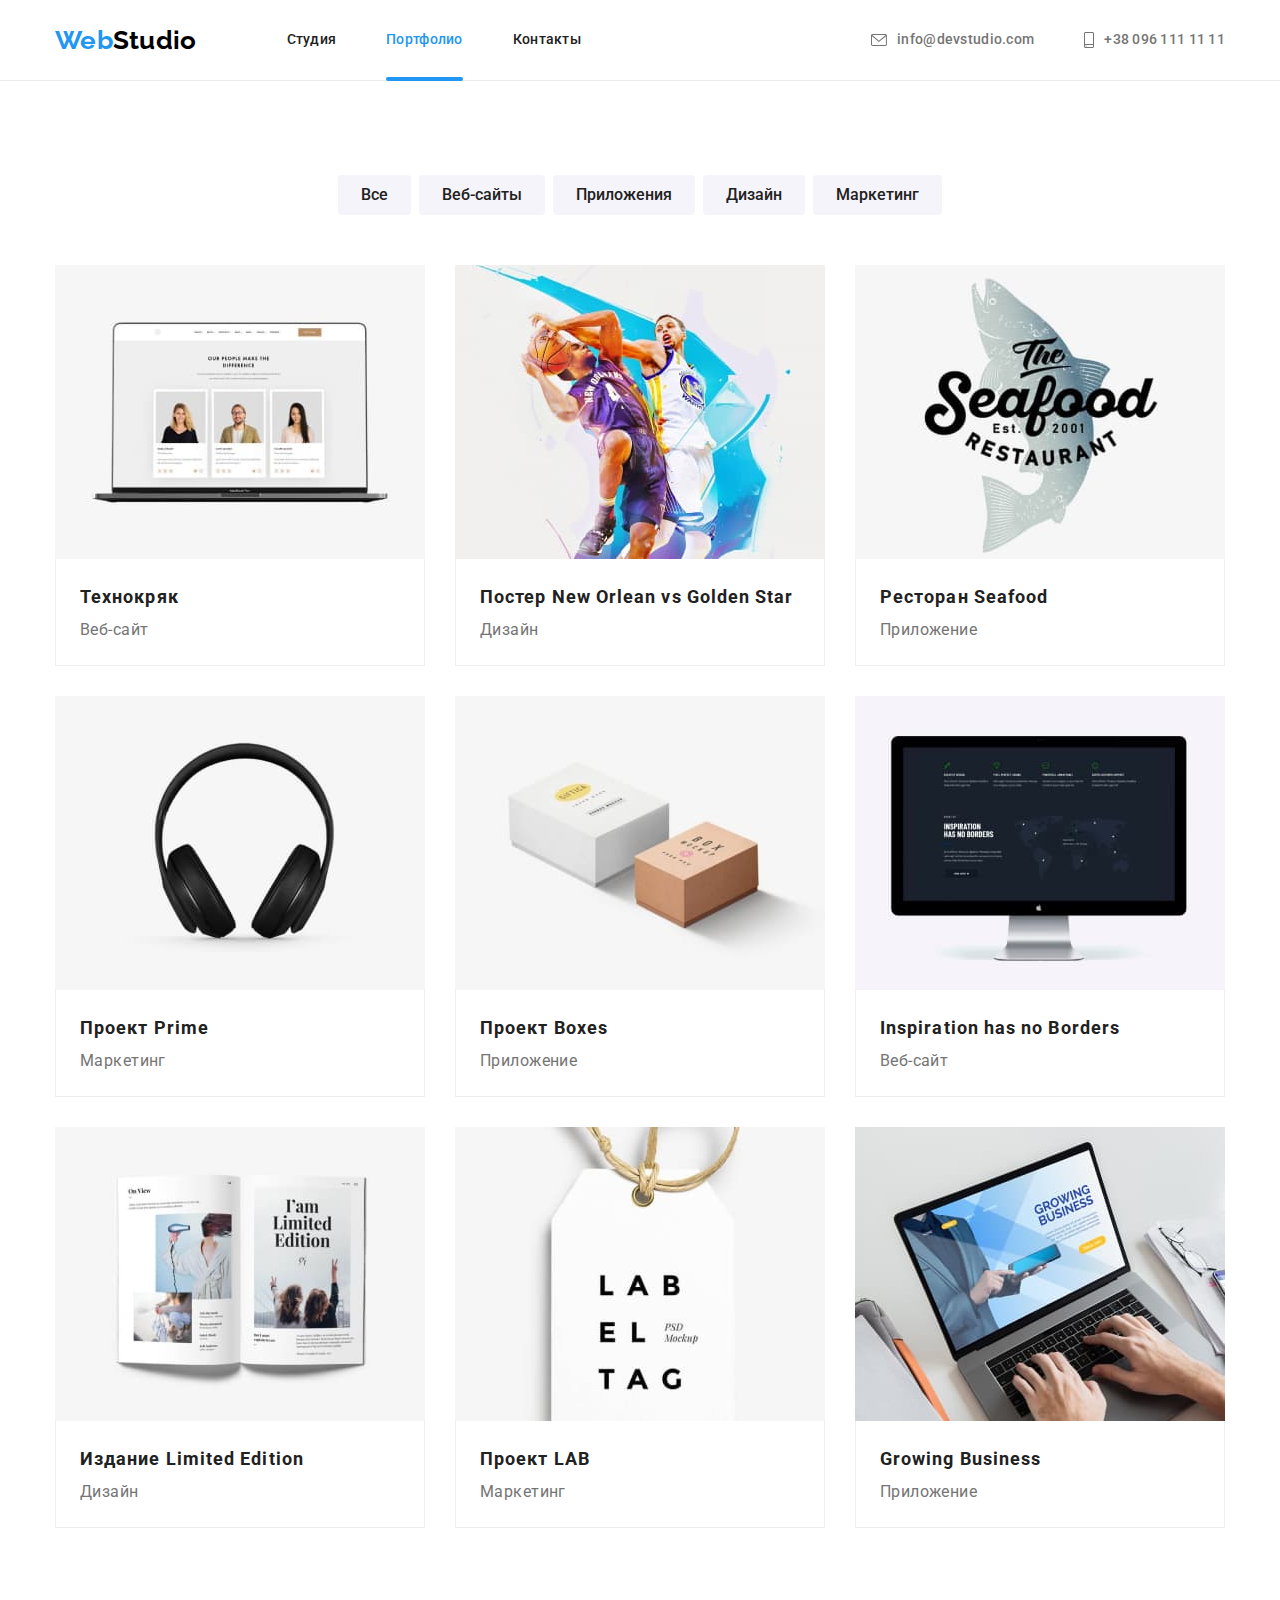
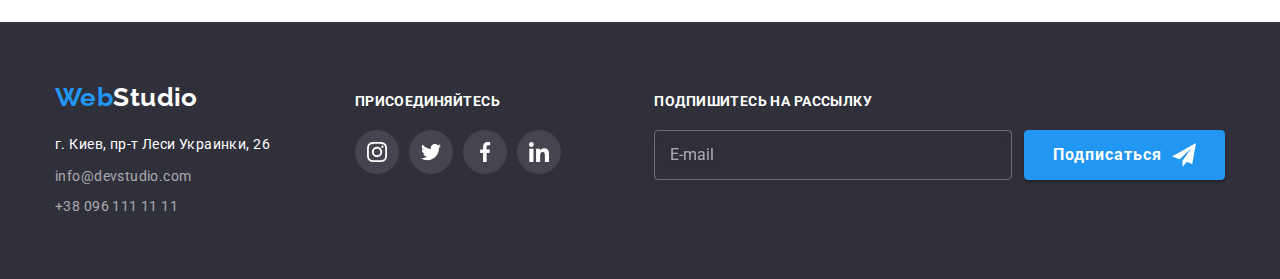
==== commit 26b570d0: "separated sass components" ====
--- a/portfolio.html
+++ b/portfolio.html
@@ -57,44 +57,43 @@
         </ul>
       </div>
     </header>
-
     <main>
       <section class="section">
         <div class="container">
           <h1 class="title visually-hidden">Портфолио</h1>
-          <ul class="list filter-list">
-            <li class="filter-list-item">
+          <ul class="list filters">
+            <li class="filters__item">
               <button class="button" type="button">Все</button>
             </li>
-            <li class="filter-list-item">
+            <li class="filters__item">
               <button class="button" type="button">Веб-сайты</button>
             </li>
-            <li class="filter-list-item">
+            <li class="filters__item">
               <button class="button" type="button">Приложения</button>
             </li>
-            <li class="filter-list-item">
+            <li class="filters__item">
               <button class="button" type="button">Дизайн</button>
             </li>
-            <li class="filter-list-item">
+            <li class="filters__item">
               <button class="button" type="button">Маркетинг</button>
             </li>
           </ul>
-          <ul class="list flex-grid projects-list">
-            <li class="flex-grid__item flex-grid__item--3-col project-item">
-              <a
-                class="link project-link"
-                target="_blank"
-                rel="noopener noreferer"
-                href=""
-              >
-                <div class="project-image-thumb">
+          <ul class="list flex-grid flex-grid--3-col">
+            <li class="flex-grid__item project">
+              <a
+                class="link project__link"
+                target="_blank"
+                rel="noopener noreferer"
+                href=""
+              >
+                <div class="project__thumb">
                   <img
                     class="project-image"
                     src="./images/portfolio/img-1.jpg"
                     alt="ноутбук"
                   />
-                  <div class="project-image-overlay">
-                    <p class="project-image-overlay-text">
+                  <div class="project__image-overlay">
+                    <p class="project__image-overlay-text">
                       Технокряк это современная площадка распространения
                       коронавируса. Компании используют эту платформу для
                       цифрового шпионажа и атак на защищённые сервера
@@ -102,227 +101,229 @@
                     </p>
                   </div>
                 </div>
-                <div class="project-label">
-                  <h2 class="project-name title">Технокряк</h2>
-                  <p class="project-category">Веб-сайт</p>
-                </div>
-              </a>
-            </li>
-            <li class="flex-grid__item flex-grid__item--3-col project-item">
-              <a
-                class="link project-link"
-                target="_blank"
-                rel="noopener noreferer"
-                href=""
-              >
-                <div class="project-image-thumb">
+                <div class="project__label">
+                  <h2 class="project__name title">Технокряк</h2>
+                  <p class="project__category">Веб-сайт</p>
+                </div>
+              </a>
+            </li>
+            <li class="flex-grid__item project">
+              <a
+                class="link project__link"
+                target="_blank"
+                rel="noopener noreferer"
+                href=""
+              >
+                <div class="project__thumb">
                   <img
                     class="project-image"
                     src="./images/portfolio/img-2.jpg"
                     alt="баскетболисты"
                     width="370"
                   />
-                  <div class="project-image-overlay">
-                    <p class="project-image-overlay-text">
-                      Lorem ipsum dolor sit amet, consectetur adipisicing elit.
-                      Nam a facilis quis accusamus eum deserunt?
-                    </p>
-                  </div>
-                </div>
-                <div class="project-label">
-                  <h2 class="project-name title">
+                  <div class="project__image-overlay">
+                    <p class="project__image-overlay-text">
+                      Lorem ipsum dolor sit amet, consectetur adipisicing elit.
+                      Nam a facilis quis accusamus eum deserunt?
+                    </p>
+                  </div>
+                </div>
+                <div class="project__label">
+                  <h2 class="project__name title">
                     Постер New Orlean vs Golden Star
                   </h2>
-                  <p class="project-category">Дизайн</p>
-                </div>
-              </a>
-            </li>
-            <li class="flex-grid__item flex-grid__item--3-col project-item">
-              <a
-                class="link project-link"
-                target="_blank"
-                rel="noopener noreferer"
-                href=""
-              >
-                <div class="project-image-thumb">
+                  <p class="project__category">Дизайн</p>
+                </div>
+              </a>
+            </li>
+            <li class="flex-grid__item project">
+              <a
+                class="link project__link"
+                target="_blank"
+                rel="noopener noreferer"
+                href=""
+              >
+                <div class="project__thumb">
                   <img
                     class="project-image"
                     src="./images/portfolio/img-3.jpg"
                     alt="лого ресторана"
                     width="370"
                   />
-                  <div class="project-image-overlay">
-                    <p class="project-image-overlay-text">
-                      Lorem ipsum dolor sit amet, consectetur adipisicing elit.
-                      Nam a facilis quis accusamus eum deserunt?
-                    </p>
-                  </div>
-                </div>
-                <div class="project-label">
-                  <h2 class="project-name title">Ресторан Seafood</h2>
-                  <p class="project-category">Приложение</p>
-                </div>
-              </a>
-            </li>
-            <li class="flex-grid__item flex-grid__item--3-col project-item">
-              <a
-                class="link project-link"
-                target="_blank"
-                rel="noopener noreferer"
-                href=""
-              >
-                <div class="project-image-thumb">
+                  <div class="project__image-overlay">
+                    <p class="project__image-overlay-text">
+                      Lorem ipsum dolor sit amet, consectetur adipisicing elit.
+                      Nam a facilis quis accusamus eum deserunt?
+                    </p>
+                  </div>
+                </div>
+                <div class="project__label">
+                  <h2 class="project__name title">Ресторан Seafood</h2>
+                  <p class="project__category">Приложение</p>
+                </div>
+              </a>
+            </li>
+            <li class="flex-grid__item project">
+              <a
+                class="link project__link"
+                target="_blank"
+                rel="noopener noreferer"
+                href=""
+              >
+                <div class="project__thumb">
                   <img
                     class="project-image"
                     src="./images/portfolio/img-4.jpg"
                     alt="наушники"
                     width="370"
                   />
-                  <div class="project-image-overlay">
-                    <p class="project-image-overlay-text">
-                      Lorem ipsum dolor sit amet, consectetur adipisicing elit.
-                      Nam a facilis quis accusamus eum deserunt?
-                    </p>
-                  </div>
-                </div>
-                <div class="project-label">
-                  <h2 class="project-name title">Проект Prime</h2>
-                  <p class="project-category">Маркетинг</p>
-                </div>
-              </a>
-            </li>
-            <li class="flex-grid__item flex-grid__item--3-col project-item">
-              <a
-                class="link project-link"
-                target="_blank"
-                rel="noopener noreferer"
-                href=""
-              >
-                <div class="project-image-thumb">
+                  <div class="project__image-overlay">
+                    <p class="project__image-overlay-text">
+                      Lorem ipsum dolor sit amet, consectetur adipisicing elit.
+                      Nam a facilis quis accusamus eum deserunt?
+                    </p>
+                  </div>
+                </div>
+                <div class="project__label">
+                  <h2 class="project__name title">Проект Prime</h2>
+                  <p class="project__category">Маркетинг</p>
+                </div>
+              </a>
+            </li>
+            <li class="flex-grid__item project">
+              <a
+                class="link project__link"
+                target="_blank"
+                rel="noopener noreferer"
+                href=""
+              >
+                <div class="project__thumb">
                   <img
                     class="project-image"
                     src="./images/portfolio/img-5.jpg"
                     alt="коробки"
                     width="370"
                   />
-                  <div class="project-image-overlay">
-                    <p class="project-image-overlay-text">
-                      Lorem ipsum dolor sit amet, consectetur adipisicing elit.
-                      Nam a facilis quis accusamus eum deserunt?
-                    </p>
-                  </div>
-                </div>
-                <div class="project-label">
-                  <h2 class="project-name title">Проект Boxes</h2>
-                  <p class="project-category">Приложение</p>
-                </div>
-              </a>
-            </li>
-            <li class="flex-grid__item flex-grid__item--3-col project-item">
-              <a
-                class="link project-link"
-                target="_blank"
-                rel="noopener noreferer"
-                href=""
-              >
-                <div class="project-image-thumb">
+                  <div class="project__image-overlay">
+                    <p class="project__image-overlay-text">
+                      Lorem ipsum dolor sit amet, consectetur adipisicing elit.
+                      Nam a facilis quis accusamus eum deserunt?
+                    </p>
+                  </div>
+                </div>
+                <div class="project__label">
+                  <h2 class="project__name title">Проект Boxes</h2>
+                  <p class="project__category">Приложение</p>
+                </div>
+              </a>
+            </li>
+            <li class="flex-grid__item project">
+              <a
+                class="link project__link"
+                target="_blank"
+                rel="noopener noreferer"
+                href=""
+              >
+                <div class="project__thumb">
                   <img
                     class="project-image"
                     src="./images/portfolio/img-6.jpg"
                     alt="монитор"
                     width="370"
                   />
-                  <div class="project-image-overlay">
-                    <p class="project-image-overlay-text">
-                      Lorem ipsum dolor sit amet, consectetur adipisicing elit.
-                      Nam a facilis quis accusamus eum deserunt?
-                    </p>
-                  </div>
-                </div>
-                <div class="project-label">
-                  <h2 class="project-name title">Inspiration has no Borders</h2>
-                  <p class="project-category">Веб-сайт</p>
-                </div>
-              </a>
-            </li>
-            <li class="flex-grid__item flex-grid__item--3-col project-item">
-              <a
-                class="link project-link"
-                target="_blank"
-                rel="noopener noreferer"
-                href=""
-              >
-                <div class="project-image-thumb">
+                  <div class="project__image-overlay">
+                    <p class="project__image-overlay-text">
+                      Lorem ipsum dolor sit amet, consectetur adipisicing elit.
+                      Nam a facilis quis accusamus eum deserunt?
+                    </p>
+                  </div>
+                </div>
+                <div class="project__label">
+                  <h2 class="project__name title">
+                    Inspiration has no Borders
+                  </h2>
+                  <p class="project__category">Веб-сайт</p>
+                </div>
+              </a>
+            </li>
+            <li class="flex-grid__item project">
+              <a
+                class="link project__link"
+                target="_blank"
+                rel="noopener noreferer"
+                href=""
+              >
+                <div class="project__thumb">
                   <img
                     class="project-image"
                     src="./images/portfolio/img-7.jpg"
                     alt="книга"
                     width="370"
                   />
-                  <div class="project-image-overlay">
-                    <p class="project-image-overlay-text">
-                      Lorem ipsum dolor sit amet, consectetur adipisicing elit.
-                      Nam a facilis quis accusamus eum deserunt?
-                    </p>
-                  </div>
-                </div>
-                <div class="project-label">
-                  <h2 class="project-name title">Издание Limited Edition</h2>
-                  <p class="project-category">Дизайн</p>
-                </div>
-              </a>
-            </li>
-            <li class="flex-grid__item flex-grid__item--3-col project-item">
-              <a
-                class="link project-link"
-                target="_blank"
-                rel="noopener noreferer"
-                href=""
-              >
-                <div class="project-image-thumb">
+                  <div class="project__image-overlay">
+                    <p class="project__image-overlay-text">
+                      Lorem ipsum dolor sit amet, consectetur adipisicing elit.
+                      Nam a facilis quis accusamus eum deserunt?
+                    </p>
+                  </div>
+                </div>
+                <div class="project__label">
+                  <h2 class="project__name title">Издание Limited Edition</h2>
+                  <p class="project__category">Дизайн</p>
+                </div>
+              </a>
+            </li>
+            <li class="flex-grid__item project">
+              <a
+                class="link project__link"
+                target="_blank"
+                rel="noopener noreferer"
+                href=""
+              >
+                <div class="project__thumb">
                   <img
                     class="project-image"
                     src="./images/portfolio/img-8.jpg"
                     alt="бирка"
                     width="370"
                   />
-                  <div class="project-image-overlay">
-                    <p class="project-image-overlay-text">
-                      Lorem ipsum dolor sit amet, consectetur adipisicing elit.
-                      Nam a facilis quis accusamus eum deserunt?
-                    </p>
-                  </div>
-                </div>
-                <div class="project-label">
-                  <h2 class="project-name title">Проект LAB</h2>
-                  <p class="project-category">Маркетинг</p>
-                </div>
-              </a>
-            </li>
-            <li class="flex-grid__item flex-grid__item--3-col project-item">
-              <a
-                class="link project-link"
-                target="_blank"
-                rel="noopener noreferer"
-                href=""
-              >
-                <div class="project-image-thumb">
+                  <div class="project__image-overlay">
+                    <p class="project__image-overlay-text">
+                      Lorem ipsum dolor sit amet, consectetur adipisicing elit.
+                      Nam a facilis quis accusamus eum deserunt?
+                    </p>
+                  </div>
+                </div>
+                <div class="project__label">
+                  <h2 class="project__name title">Проект LAB</h2>
+                  <p class="project__category">Маркетинг</p>
+                </div>
+              </a>
+            </li>
+            <li class="flex-grid__item project">
+              <a
+                class="link project__link"
+                target="_blank"
+                rel="noopener noreferer"
+                href=""
+              >
+                <div class="project__thumb">
                   <img
                     class="project-image"
                     src="./images/portfolio/img-9.jpg"
                     alt="ноутбук"
                     width="370"
                   />
-                  <div class="project-image-overlay">
-                    <p class="project-image-overlay-text">
-                      Lorem ipsum dolor sit amet, consectetur adipisicing elit.
-                      Nam a facilis quis accusamus eum deserunt?
-                    </p>
-                  </div>
-                </div>
-                <div class="project-label">
-                  <h2 class="project-name title">Growing Business</h2>
-                  <p class="project-category">Приложение</p>
+                  <div class="project__image-overlay">
+                    <p class="project__image-overlay-text">
+                      Lorem ipsum dolor sit amet, consectetur adipisicing elit.
+                      Nam a facilis quis accusamus eum deserunt?
+                    </p>
+                  </div>
+                </div>
+                <div class="project__label">
+                  <h2 class="project__name title">Growing Business</h2>
+                  <p class="project__category">Приложение</p>
                 </div>
               </a>
             </li>
@@ -333,19 +334,19 @@
     <footer class="footer">
       <div class="container footer__container">
         <div class="address-container">
-          <a class="logo link" href="./"
-            ><span class="accent">Web</span>Studio</a
+          <a class="link logo logo--dark-bg logo__link footer__logo" href="./"
+            ><span class="logo__accent">Web</span>Studio</a
           >
           <address class="address">
             <p class="address__text">г. Киев, пр-т Леси Украинки, 26</p>
-            <ul class="list contacts">
+            <ul class="list contacts address__contacts">
               <li class="contacts__item">
-                <a class="link footer-link" href="mailto:info@devstudio.com"
+                <a class="link contacts__link" href="mailto:info@devstudio.com"
                   >info@devstudio.com</a
                 >
               </li>
               <li class="contacts__item">
-                <a class="link footer-link" href="tel:+380961111111"
+                <a class="link contacts__link" href="tel:+380961111111"
                   >+38 096 111 11 11</a
                 >
               </li>
@@ -360,7 +361,7 @@
                 href="#"
                 target="_blank"
                 rel="noopener noreferer"
-                class="link socials-list__link"
+                class="link socials-list__link socials-list__link--dark-bg"
               >
                 <svg width="20" height="20" class="icon socials-list__icon">
                   <use
@@ -374,7 +375,7 @@
                 href="#"
                 target="_blank"
                 rel="noopener noreferer"
-                class="link socials-list__link"
+                class="link socials-list__link socials-list__link--dark-bg"
               >
                 <svg width="20" height="20" class="icon socials-list__icon">
                   <use
@@ -388,7 +389,7 @@
                 href="#"
                 target="_blank"
                 rel="noopener noreferer"
-                class="link socials-list__link"
+                class="link socials-list__link socials-list__link--dark-bg"
               >
                 <svg width="20" height="20" class="icon socials-list__icon">
                   <use
@@ -402,7 +403,7 @@
                 href="#"
                 target="_blank"
                 rel="noopener noreferer"
-                class="link socials-list__link"
+                class="link socials-list__link socials-list__link--dark-bg"
               >
                 <svg width="20" height="20" class="icon socials-list__icon">
                   <use
@@ -414,18 +415,23 @@
           </ul>
         </div>
         <div class="subscribe-container">
-          <h2 class="footer__header subscribe-header">
-            Подпишитесь на рассылку
-          </h2>
+          <h2 class="footer__header">Подпишитесь на рассылку</h2>
           <form
-            name="contacts-form"
+            name="subscribe-form"
             action="javascript:void(0);"
             class="subscribe-form"
           >
-            <input class="subscribe-input" type="email" placeholder="E-mail" />
-            <button type="submit" class="button primary subscribe-button">
+            <input
+              class="subscribe-form__input"
+              type="email"
+              placeholder="E-mail"
+            />
+            <button
+              type="submit"
+              class="button button--primary subscribe-button"
+            >
               <span class="subscribe-button__text">Подписаться</span>
-              <svg width="24" height="24" class="icon subscribe-button-icon">
+              <svg width="24" height="24" class="icon">
                 <use href="./images/icons/icons-bundle.svg#icon-send"></use>
               </svg>
             </button>
--- a/css/main.css
+++ b/css/main.css
@@ -30,7 +30,7 @@
   transition: var(--animate-color);
 }
 
-.address-container, .join-us-container {
+.join-us-container, .address-container {
   width: 270px;
   margin-right: 30px;
 }
@@ -497,6 +497,19 @@
   border-radius: 4px;
 }
 
+.team {
+  font-size: 16px;
+  line-height: 1.19;
+  text-align: center;
+  background-color: var(--background-secondary-color);
+}
+
+.team__item {
+  background-color: var(--background-primary-color);
+  box-shadow: 0px 1px 3px rgba(0, 0, 0, 0.12), 0px 1px 1px rgba(0, 0, 0, 0.14), 0px 2px 1px rgba(0, 0, 0, 0.2);
+  border-radius: 0px 0px 4px 4px;
+}
+
 .backdrop {
   position: fixed;
   top: 0;
@@ -570,12 +583,40 @@
   align-self: center;
 }
 
+.footer {
+  padding-top: 60px;
+  padding-bottom: 60px;
+  color: var(--background-dark-primary-text-color);
+  background-color: var(--background-dark-color);
+}
+
+.footer__container {
+  display: flex;
+  align-items: baseline;
+}
+
+.footer__logo {
+  display: inline-block;
+  margin-bottom: 20px;
+}
+
+.footer__header {
+  font-size: 14px;
+  line-height: 1.14;
+  text-transform: uppercase;
+  margin-bottom: 20px;
+}
+
 .logo {
   font-family: var(--logo-font-family);
   font-weight: 700;
   font-size: 26px;
   line-height: 1.19;
   color: var(--logo-header-color);
+}
+
+.logo--dark-bg {
+  color: var(--background-dark-primary-text-color);
 }
 
 .logo__accent {
@@ -755,6 +796,50 @@
   justify-content: center;
 }
 
+.activity {
+  position: relative;
+}
+
+.activity__overlay {
+  position: absolute;
+  bottom: 0;
+  width: 100%;
+  min-height: 70px;
+  display: flex;
+  justify-content: center;
+  align-items: center;
+  background-color: rgba(47, 48, 58, 0.8);
+}
+
+.activity__title {
+  font-size: 14px;
+  line-height: 1.143;
+  text-transform: uppercase;
+  color: var(--background-dark-primary-text-color);
+}
+
+.client__link {
+  display: flex;
+  width: 100%;
+  height: 92px;
+  align-items: center;
+  justify-content: center;
+  border: 1px solid var(--primary-icon-color);
+  border-radius: 4px;
+  color: var(--primary-icon-color);
+  transition: var(--animate-color), var(--animate-border-color);
+}
+
+.client__link:hover,
+.client__link:focus {
+  border-color: var(--accent-color);
+  color: var(--accent-color);
+}
+
+.client__icon {
+  --color4: currentColor;
+}
+
 .contacts__link {
   display: flex;
   align-items: center;
@@ -763,6 +848,43 @@
 .contacts__icon {
   --color3: currentColor;
   margin-right: 10px;
+}
+
+.address {
+  color: var(--footer-secondary-text-color);
+  font-style: normal;
+}
+
+.address__text {
+  color: var(--background-dark-primary-text-color);
+  margin-bottom: 9px;
+}
+
+.address__contacts .contacts__item:not(:last-child) {
+  margin-bottom: 6px;
+}
+
+.subscribe-form {
+  display: flex;
+}
+
+.subscribe-form__input {
+  margin-right: 12px;
+  font-size: 16px;
+  line-height: 1.25;
+  padding: 16px 15px;
+  width: 358px;
+  height: 50px;
+  border: 1px solid rgba(255, 255, 255, 0.3);
+  box-sizing: border-box;
+  filter: drop-shadow(0px 4px 4px rgba(0, 0, 0, 0.15));
+  border-radius: 4px;
+  background-color: transparent;
+  color: var(--background-dark-primary-text-color);
+}
+
+.subscribe-form__input::placeholder {
+  color: rgba(255, 255, 255, 0.6);
 }
 
 .form-label {
@@ -858,42 +980,7 @@
   color: var(--accent-color);
 }
 
-.activities-list-item {
-  position: relative;
-}
-
-.activity-overlay {
-  position: absolute;
-  bottom: 0;
-  width: 100%;
-  min-height: 70px;
-  display: flex;
-  justify-content: center;
-  align-items: center;
-  background-color: rgba(47, 48, 58, 0.8);
-}
-
-.activity-title {
-  font-size: 14px;
-  line-height: 1.143;
-  text-transform: uppercase;
-  color: var(--background-dark-primary-text-color);
-}
-
-.team {
-  font-size: 16px;
-  line-height: 1.19;
-  text-align: center;
-  background-color: var(--background-secondary-color);
-}
-
-.team-list-item {
-  background-color: var(--background-primary-color);
-  box-shadow: 0px 1px 3px rgba(0, 0, 0, 0.12), 0px 1px 1px rgba(0, 0, 0, 0.14), 0px 2px 1px rgba(0, 0, 0, 0.2);
-  border-radius: 0px 0px 4px 4px;
-}
-
-.filter-list {
+.filters {
   display: flex;
   justify-content: center;
   margin-bottom: 50px;
@@ -902,27 +989,27 @@
   line-height: 1.62;
 }
 
-.filter-list-item:not(:last-child) {
+.filters__item:not(:last-child) {
   margin-right: 8px;
 }
 
-.project-label {
+.project__label {
   padding: 20px 24px;
   border-right: 1px solid var(--portfolio-border-color);
   border-bottom: 1px solid var(--portfolio-border-color);
   border-left: 1px solid var(--portfolio-border-color);
 }
 
-.project-item {
+.project {
   flex-basis: calc((100% - 3 * var(--flex-grid-margin)) / 3);
 }
 
-.project-image-thumb {
+.project__thumb {
   position: relative;
   overflow: hidden;
 }
 
-.project-image-overlay {
+.project__image-overlay {
   padding: 24px;
   display: flex;
   align-items: center;
@@ -939,118 +1026,30 @@
   transition: var(--animate-transform);
 }
 
-.project-link {
+.project__link {
   display: block;
   transition: var(--animate-shadow);
 }
 
-.project-link:hover,
-.project-link:focus {
+.project__link:hover,
+.project__link:focus {
   color: inherit;
   box-shadow: 0px 1px 1px rgba(0, 0, 0, 0.12), 0px 4px 4px rgba(0, 0, 0, 0.06), 1px 4px 6px rgba(0, 0, 0, 0.16);
 }
 
-.project-link:hover .project-image-overlay,
-.project-link:focus .project-image-overlay {
+.project__link:hover .project__image-overlay,
+.project__link:focus .project__image-overlay {
   transform: translatey(0);
 }
 
-.project-name {
+.project__name {
   font-size: 18px;
   line-height: 2;
   letter-spacing: 0.06em;
 }
 
-.project-category {
+.project__category {
   font-size: 16px;
   line-height: 1.87;
 }
-
-.clients-logo-link {
-  display: flex;
-  width: 100%;
-  height: 92px;
-  align-items: center;
-  justify-content: center;
-  border: 1px solid var(--primary-icon-color);
-  border-radius: 4px;
-  color: var(--primary-icon-color);
-  transition: var(--animate-color), var(--animate-border-color);
-}
-
-.clients-logo-link:hover,
-.clients-logo-link:focus {
-  border-color: var(--accent-color);
-  color: var(--accent-color);
-}
-
-.client-logo-icon {
-  --color4: currentColor;
-}
-
-.footer {
-  padding-top: 60px;
-  padding-bottom: 60px;
-  color: var(--background-dark-primary-text-color);
-  background-color: var(--background-dark-color);
-}
-
-.footer-link {
-  transition: var(--animate-color);
-}
-
-.footer__container {
-  display: flex;
-  align-items: baseline;
-}
-
-.footer__logo {
-  color: inherit;
-  display: inline-block;
-  margin-bottom: 20px;
-}
-
-.address {
-  color: var(--footer-secondary-text-color);
-  font-style: normal;
-}
-
-.address__text {
-  color: var(--background-dark-primary-text-color);
-  margin-bottom: 9px;
-}
-
-.address__contacts .contacts__item:not(:last-child) {
-  margin-bottom: 6px;
-}
-
-.footer__header {
-  font-size: 14px;
-  line-height: 1.14;
-  text-transform: uppercase;
-  margin-bottom: 20px;
-}
-
-.subscribe-form {
-  display: flex;
-}
-
-.subscribe-input {
-  margin-right: 12px;
-  font-size: 16px;
-  line-height: 1.25;
-  padding: 16px 15px;
-  width: 358px;
-  height: 50px;
-  border: 1px solid rgba(255, 255, 255, 0.3);
-  box-sizing: border-box;
-  filter: drop-shadow(0px 4px 4px rgba(0, 0, 0, 0.15));
-  border-radius: 4px;
-  background-color: transparent;
-  color: var(--background-dark-primary-text-color);
-}
-
-.subscribe-input::placeholder {
-  color: rgba(255, 255, 255, 0.6);
-}
 /*# sourceMappingURL=main.css.map */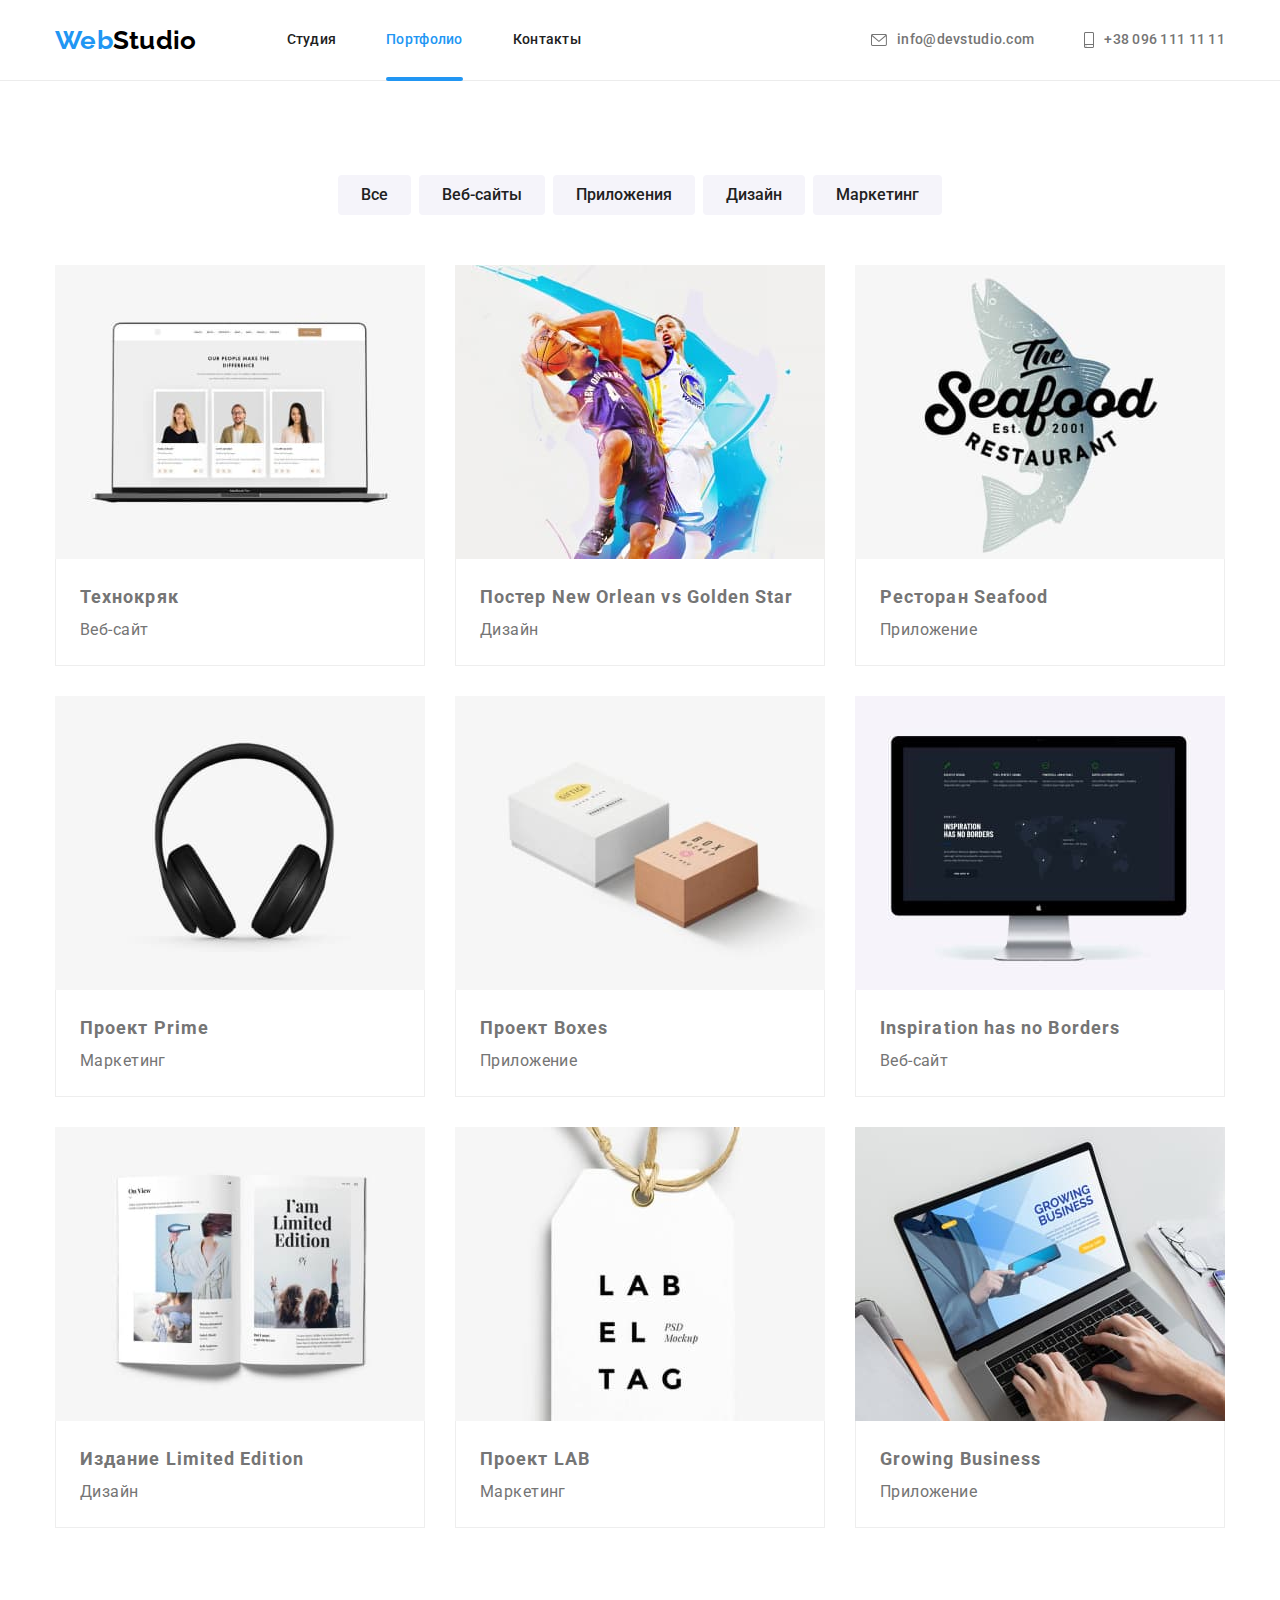
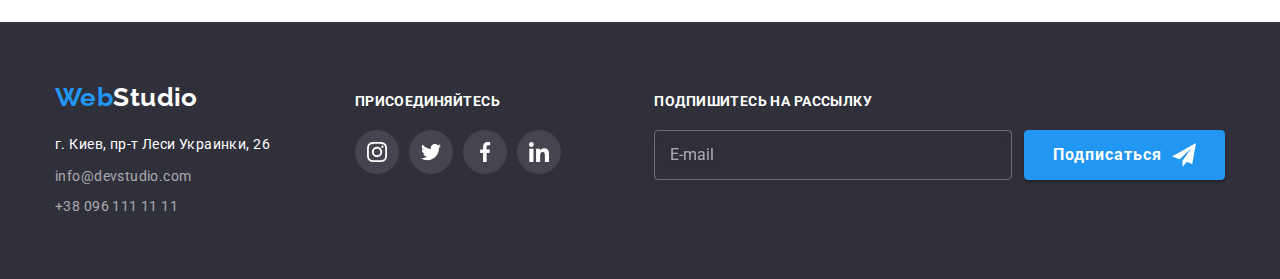
==== commit b71f3fed: "refactoring" ====
--- a/portfolio.html
+++ b/portfolio.html
@@ -16,37 +16,35 @@
     <header class="header">
       <div class="container header__container">
         <nav class="navigation">
-          <a class="logo navigation__logo link logo__link" href="./"
+          <a class="logo navigation__logo" href="./"
             ><span class="logo__accent">Web</span>Studio</a
           >
-          <ul class="list menu">
+          <ul class="menu">
             <li class="menu__item">
-              <a class="link menu__link" href="./index.html">Студия</a>
+              <a class="menu__link" href="./index.html">Студия</a>
             </li>
             <li class="menu__item">
-              <a
-                class="link menu__link menu__link--current"
-                href="./portfolio.html"
+              <a class="menu__link menu__link--current" href="./portfolio.html"
                 >Портфолио</a
               >
             </li>
             <li class="menu__item">
-              <a class="link menu__link" href="">Контакты</a>
+              <a class="menu__link" href="">Контакты</a>
             </li>
           </ul>
         </nav>
-        <ul class="list contacts header__contacts">
+        <ul class="header__contacts">
           <li class="contacts__item">
-            <a class="link contacts__link" href="mailto:info@devstudio.com"
-              ><svg width="16" height="12" class="icon contacts__icon">
+            <a class="contacts__link" href="mailto:info@devstudio.com"
+              ><svg width="16" height="12" class="contacts__icon">
                 <use href="./images/icons/icons-bundle.svg#icon-envelope"></use>
               </svg>
               info@devstudio.com</a
             >
           </li>
           <li class="contacts__item">
-            <a class="link contacts__link" href="tel:+380961111111"
-              ><svg width="10" height="16" class="icon contacts__icon">
+            <a class="contacts__link" href="tel:+380961111111"
+              ><svg width="10" height="16" class="contacts__icon">
                 <use
                   href="./images/icons/icons-bundle.svg#icon-smartphone"
                 ></use>
@@ -61,7 +59,7 @@
       <section class="section">
         <div class="container">
           <h1 class="title visually-hidden">Портфолио</h1>
-          <ul class="list filters">
+          <ul class="filters">
             <li class="filters__item">
               <button class="button" type="button">Все</button>
             </li>
@@ -78,8 +76,8 @@
               <button class="button" type="button">Маркетинг</button>
             </li>
           </ul>
-          <ul class="list flex-grid flex-grid--3-col">
-            <li class="flex-grid__item project">
+          <ul class="projects__list">
+            <li class="project__item">
               <a
                 class="link project__link"
                 target="_blank"
@@ -107,7 +105,7 @@
                 </div>
               </a>
             </li>
-            <li class="flex-grid__item project">
+            <li class="project__item">
               <a
                 class="link project__link"
                 target="_blank"
@@ -136,7 +134,7 @@
                 </div>
               </a>
             </li>
-            <li class="flex-grid__item project">
+            <li class="project__item">
               <a
                 class="link project__link"
                 target="_blank"
@@ -163,7 +161,7 @@
                 </div>
               </a>
             </li>
-            <li class="flex-grid__item project">
+            <li class="project__item">
               <a
                 class="link project__link"
                 target="_blank"
@@ -190,7 +188,7 @@
                 </div>
               </a>
             </li>
-            <li class="flex-grid__item project">
+            <li class="project__item">
               <a
                 class="link project__link"
                 target="_blank"
@@ -217,7 +215,7 @@
                 </div>
               </a>
             </li>
-            <li class="flex-grid__item project">
+            <li class="project__item">
               <a
                 class="link project__link"
                 target="_blank"
@@ -246,7 +244,7 @@
                 </div>
               </a>
             </li>
-            <li class="flex-grid__item project">
+            <li class="project__item">
               <a
                 class="link project__link"
                 target="_blank"
@@ -273,7 +271,7 @@
                 </div>
               </a>
             </li>
-            <li class="flex-grid__item project">
+            <li class="project__item">
               <a
                 class="link project__link"
                 target="_blank"
@@ -300,7 +298,7 @@
                 </div>
               </a>
             </li>
-            <li class="flex-grid__item project">
+            <li class="project__item">
               <a
                 class="link project__link"
                 target="_blank"
@@ -334,19 +332,19 @@
     <footer class="footer">
       <div class="container footer__container">
         <div class="address-container">
-          <a class="link logo logo--dark-bg logo__link footer__logo" href="./"
+          <a class="logo logo--dark-bg footer__logo" href="./"
             ><span class="logo__accent">Web</span>Studio</a
           >
           <address class="address">
             <p class="address__text">г. Киев, пр-т Леси Украинки, 26</p>
-            <ul class="list contacts address__contacts">
+            <ul class="contacts address__contacts">
               <li class="contacts__item">
-                <a class="link contacts__link" href="mailto:info@devstudio.com"
+                <a class="contacts__link" href="mailto:info@devstudio.com"
                   >info@devstudio.com</a
                 >
               </li>
               <li class="contacts__item">
-                <a class="link contacts__link" href="tel:+380961111111"
+                <a class="contacts__link" href="tel:+380961111111"
                   >+38 096 111 11 11</a
                 >
               </li>
@@ -355,15 +353,15 @@
         </div>
         <div class="join-us-container">
           <h2 class="footer__header">присоединяйтесь</h2>
-          <ul class="list socials-list">
+          <ul class="socials-list">
             <li class="socials-list__item">
               <a
                 href="#"
                 target="_blank"
                 rel="noopener noreferer"
-                class="link socials-list__link socials-list__link--dark-bg"
-              >
-                <svg width="20" height="20" class="icon socials-list__icon">
+                class="socials-list__link socials-list__link--dark-bg"
+              >
+                <svg width="20" height="20" class="socials-list__icon">
                   <use
                     href="./images/icons/icons-bundle.svg#icon-instagram"
                   ></use>
@@ -375,9 +373,9 @@
                 href="#"
                 target="_blank"
                 rel="noopener noreferer"
-                class="link socials-list__link socials-list__link--dark-bg"
-              >
-                <svg width="20" height="20" class="icon socials-list__icon">
+                class="socials-list__link socials-list__link--dark-bg"
+              >
+                <svg width="20" height="20" class="socials-list__icon">
                   <use
                     href="./images/icons/icons-bundle.svg#icon-twitter"
                   ></use>
@@ -389,9 +387,9 @@
                 href="#"
                 target="_blank"
                 rel="noopener noreferer"
-                class="link socials-list__link socials-list__link--dark-bg"
-              >
-                <svg width="20" height="20" class="icon socials-list__icon">
+                class="socials-list__link socials-list__link--dark-bg"
+              >
+                <svg width="20" height="20" class="socials-list__icon">
                   <use
                     href="./images/icons/icons-bundle.svg#icon-facebook"
                   ></use>
@@ -403,9 +401,9 @@
                 href="#"
                 target="_blank"
                 rel="noopener noreferer"
-                class="link socials-list__link socials-list__link--dark-bg"
-              >
-                <svg width="20" height="20" class="icon socials-list__icon">
+                class="socials-list__link socials-list__link--dark-bg"
+              >
+                <svg width="20" height="20" class="socials-list__icon">
                   <use
                     href="./images/icons/icons-bundle.svg#icon-linkedin"
                   ></use>
--- a/css/main.css
+++ b/css/main.css
@@ -35,6 +35,14 @@
   margin-right: 30px;
 }
 
+.section__title, .features-item__title, .person__name {
+  color: var(--title-text-color);
+}
+
+.client__link:hover, .menu__link:hover, .socials-list__link:hover, .contacts__link:hover, .client__link:focus, .menu__link:focus, .socials-list__link:focus, .contacts__link:focus {
+  color: var(--accent-color);
+}
+
 /*! modern-normalize v1.1.0 | MIT License | https://github.com/sindresorhus/modern-normalize */
 /*
 Document
@@ -322,6 +330,11 @@
   background-color: var(--background-primary-color);
 }
 
+a {
+  color: inherit;
+  text-decoration: none;
+}
+
 h1,
 h2,
 h3,
@@ -329,6 +342,13 @@
 h5,
 h6,
 p {
+  padding: 0;
+  margin: 0;
+}
+
+ul {
+  list-style: none;
+  padding-left: 0;
   margin: 0;
 }
 
@@ -348,27 +368,6 @@
   overflow: hidden;
 }
 
-.title {
-  margin: 0;
-  padding: 0;
-  color: var(--title-text-color);
-}
-
-.link {
-  color: inherit;
-  text-decoration: none;
-}
-
-.link:hover, .link:focus {
-  color: var(--accent-color);
-}
-
-.list {
-  list-style: none;
-  padding-left: 0;
-  margin: 0;
-}
-
 .container {
   width: 1200px;
   margin: 0 auto;
@@ -389,15 +388,21 @@
 }
 
 .flex-grid--3-col .flex-grid__item {
-  flex-basis: calc( (100% - 3 * var(--flex-grid-margin)) / 3);
+  margin-top: var(--flex-grid-margin);
+  margin-left: var(--flex-grid-margin);
+  flex-basis: calc((100% - 3 * var(--flex-grid-margin)) / 3);
 }
 
 .flex-grid--4-col .flex-grid__item {
-  flex-basis: calc( (100% - 4 * var(--flex-grid-margin)) / 4);
+  margin-top: var(--flex-grid-margin);
+  margin-left: var(--flex-grid-margin);
+  flex-basis: calc((100% - 4 * var(--flex-grid-margin)) / 4);
 }
 
 .flex-grid--6-col .flex-grid__item {
-  flex-basis: calc( (100% - 6 * var(--flex-grid-margin)) / 6);
+  margin-top: var(--flex-grid-margin);
+  margin-left: var(--flex-grid-margin);
+  flex-basis: calc((100% - 6 * var(--flex-grid-margin)) / 6);
 }
 
 .header {
@@ -475,11 +480,24 @@
   text-align: center;
 }
 
-.section__qualities {
-  padding-bottom: 0;
-}
-
-.qualities-item__title {
+.features-section {
+  padding-top: 94px;
+}
+
+.features {
+  display: flex;
+  flex-wrap: wrap;
+  margin-top: calc(-1 * var(--flex-grid-margin));
+  margin-left: calc(-1 * var(--flex-grid-margin));
+}
+
+.features-item {
+  margin-top: var(--flex-grid-margin);
+  margin-left: var(--flex-grid-margin);
+  flex-basis: calc((100% - 4 * var(--flex-grid-margin)) / 4);
+}
+
+.features-item__title {
   margin-bottom: 10px;
   font-size: 14px;
   line-height: 1.14;
@@ -487,7 +505,7 @@
   text-transform: uppercase;
 }
 
-.qualities-item__icon-container {
+.features-item__icon-container {
   display: flex;
   justify-content: center;
   padding-top: 25px;
@@ -504,10 +522,54 @@
   background-color: var(--background-secondary-color);
 }
 
+.team__list {
+  display: flex;
+  flex-wrap: wrap;
+  margin-top: calc(-1 * var(--flex-grid-margin));
+  margin-left: calc(-1 * var(--flex-grid-margin));
+}
+
 .team__item {
+  margin-top: var(--flex-grid-margin);
+  margin-left: var(--flex-grid-margin);
+  flex-basis: calc((100% - 4 * var(--flex-grid-margin)) / 4);
   background-color: var(--background-primary-color);
   box-shadow: 0px 1px 3px rgba(0, 0, 0, 0.12), 0px 1px 1px rgba(0, 0, 0, 0.14), 0px 2px 1px rgba(0, 0, 0, 0.2);
   border-radius: 0px 0px 4px 4px;
+}
+
+.clients__list {
+  display: flex;
+  flex-wrap: wrap;
+  margin-top: calc(-1 * var(--flex-grid-margin));
+  margin-left: calc(-1 * var(--flex-grid-margin));
+}
+
+.clients__item {
+  margin-top: var(--flex-grid-margin);
+  margin-left: var(--flex-grid-margin);
+  flex-basis: calc((100% - 6 * var(--flex-grid-margin)) / 6);
+}
+
+.client__link {
+  display: flex;
+  width: 100%;
+  height: 92px;
+  align-items: center;
+  justify-content: center;
+  border: 1px solid var(--primary-icon-color);
+  border-radius: 4px;
+  color: var(--primary-icon-color);
+  transition: var(--animate-color), var(--animate-border-color);
+}
+
+.client__link:hover, .client__link:focus {
+  border-color: var(--accent-color);
+  color: var(--accent-color);
+}
+
+.client__icon {
+  --color4: currentColor;
 }
 
 .backdrop {
@@ -583,6 +645,78 @@
   align-self: center;
 }
 
+.projects__list {
+  display: flex;
+  flex-wrap: wrap;
+  margin-top: calc(-1 * var(--flex-grid-margin));
+  margin-left: calc(-1 * var(--flex-grid-margin));
+}
+
+.project__item {
+  margin-top: var(--flex-grid-margin);
+  margin-left: var(--flex-grid-margin);
+  flex-basis: calc((100% - 3 * var(--flex-grid-margin)) / 3);
+}
+
+.project__label {
+  padding: 20px 24px;
+  border-right: 1px solid var(--portfolio-border-color);
+  border-bottom: 1px solid var(--portfolio-border-color);
+  border-left: 1px solid var(--portfolio-border-color);
+}
+
+.project {
+  flex-basis: calc((100% - 3 * var(--flex-grid-margin)) / 3);
+}
+
+.project__thumb {
+  position: relative;
+  overflow: hidden;
+}
+
+.project__image-overlay {
+  padding: 24px;
+  display: flex;
+  align-items: center;
+  position: absolute;
+  top: 0;
+  left: 0;
+  height: 100%;
+  width: 100%;
+  font-size: 18px;
+  line-height: 1.56;
+  color: var(--background-dark-primary-text-color);
+  background-color: rgba(33, 150, 243, 0.9);
+  transform: translatey(100%);
+  transition: var(--animate-transform);
+}
+
+.project__link:hover .project__image-overlay,
+.project__link:focus .project__image-overlay {
+  transform: translatey(0);
+}
+
+.project__link {
+  display: block;
+  transition: var(--animate-shadow);
+}
+
+.project__link:hover, .project__link:focus {
+  color: inherit;
+  box-shadow: 0px 1px 1px rgba(0, 0, 0, 0.12), 0px 4px 4px rgba(0, 0, 0, 0.06), 1px 4px 6px rgba(0, 0, 0, 0.16);
+}
+
+.project__name {
+  font-size: 18px;
+  line-height: 2;
+  letter-spacing: 0.06em;
+}
+
+.project__category {
+  font-size: 16px;
+  line-height: 1.87;
+}
+
 .footer {
   padding-top: 60px;
   padding-bottom: 60px;
@@ -615,17 +749,16 @@
   color: var(--logo-header-color);
 }
 
+.logo:hover, .logo:focus {
+  color: inherit;
+}
+
 .logo--dark-bg {
   color: var(--background-dark-primary-text-color);
 }
 
 .logo__accent {
   color: var(--accent-color);
-}
-
-.logo__link:hover,
-.logo__link:focus {
-  color: inherit;
 }
 
 .menu {
@@ -744,6 +877,10 @@
   display: flex;
 }
 
+.socials-list--centered {
+  justify-content: center;
+}
+
 .socials-list__item:not(:last-child) {
   margin-right: 10px;
 }
@@ -763,8 +900,7 @@
   transition: var(--animate-color), var(--animate-background-color);
 }
 
-.socials-list__link:hover,
-.socials-list__link:focus {
+.socials-list__link:hover, .socials-list__link:focus {
   color: var(--background-primary-color);
   background-color: var(--accent-color);
 }
@@ -774,8 +910,7 @@
   color: var(--background-dark-primary-text-color);
 }
 
-.socials-list__link--dark-bg:hover,
-.socials-list__link--dark-bg:focus {
+.socials-list__link--dark-bg:hover, .socials-list__link--dark-bg:focus {
   background-color: var(--accent-color);
 }
 
@@ -792,11 +927,17 @@
   margin-bottom: 16px;
 }
 
-.person__socials-list {
-  justify-content: center;
+.activities-list {
+  display: flex;
+  flex-wrap: wrap;
+  margin-top: calc(-1 * var(--flex-grid-margin));
+  margin-left: calc(-1 * var(--flex-grid-margin));
 }
 
 .activity {
+  margin-top: var(--flex-grid-margin);
+  margin-left: var(--flex-grid-margin);
+  flex-basis: calc((100% - 3 * var(--flex-grid-margin)) / 3);
   position: relative;
 }
 
@@ -816,28 +957,6 @@
   line-height: 1.143;
   text-transform: uppercase;
   color: var(--background-dark-primary-text-color);
-}
-
-.client__link {
-  display: flex;
-  width: 100%;
-  height: 92px;
-  align-items: center;
-  justify-content: center;
-  border: 1px solid var(--primary-icon-color);
-  border-radius: 4px;
-  color: var(--primary-icon-color);
-  transition: var(--animate-color), var(--animate-border-color);
-}
-
-.client__link:hover,
-.client__link:focus {
-  border-color: var(--accent-color);
-  color: var(--accent-color);
-}
-
-.client__icon {
-  --color4: currentColor;
 }
 
 .contacts__link {
@@ -992,64 +1111,4 @@
 .filters__item:not(:last-child) {
   margin-right: 8px;
 }
-
-.project__label {
-  padding: 20px 24px;
-  border-right: 1px solid var(--portfolio-border-color);
-  border-bottom: 1px solid var(--portfolio-border-color);
-  border-left: 1px solid var(--portfolio-border-color);
-}
-
-.project {
-  flex-basis: calc((100% - 3 * var(--flex-grid-margin)) / 3);
-}
-
-.project__thumb {
-  position: relative;
-  overflow: hidden;
-}
-
-.project__image-overlay {
-  padding: 24px;
-  display: flex;
-  align-items: center;
-  position: absolute;
-  top: 0;
-  left: 0;
-  height: 100%;
-  width: 100%;
-  font-size: 18px;
-  line-height: 1.56;
-  color: var(--background-dark-primary-text-color);
-  background-color: rgba(33, 150, 243, 0.9);
-  transform: translatey(100%);
-  transition: var(--animate-transform);
-}
-
-.project__link {
-  display: block;
-  transition: var(--animate-shadow);
-}
-
-.project__link:hover,
-.project__link:focus {
-  color: inherit;
-  box-shadow: 0px 1px 1px rgba(0, 0, 0, 0.12), 0px 4px 4px rgba(0, 0, 0, 0.06), 1px 4px 6px rgba(0, 0, 0, 0.16);
-}
-
-.project__link:hover .project__image-overlay,
-.project__link:focus .project__image-overlay {
-  transform: translatey(0);
-}
-
-.project__name {
-  font-size: 18px;
-  line-height: 2;
-  letter-spacing: 0.06em;
-}
-
-.project__category {
-  font-size: 16px;
-  line-height: 1.87;
-}
 /*# sourceMappingURL=main.css.map */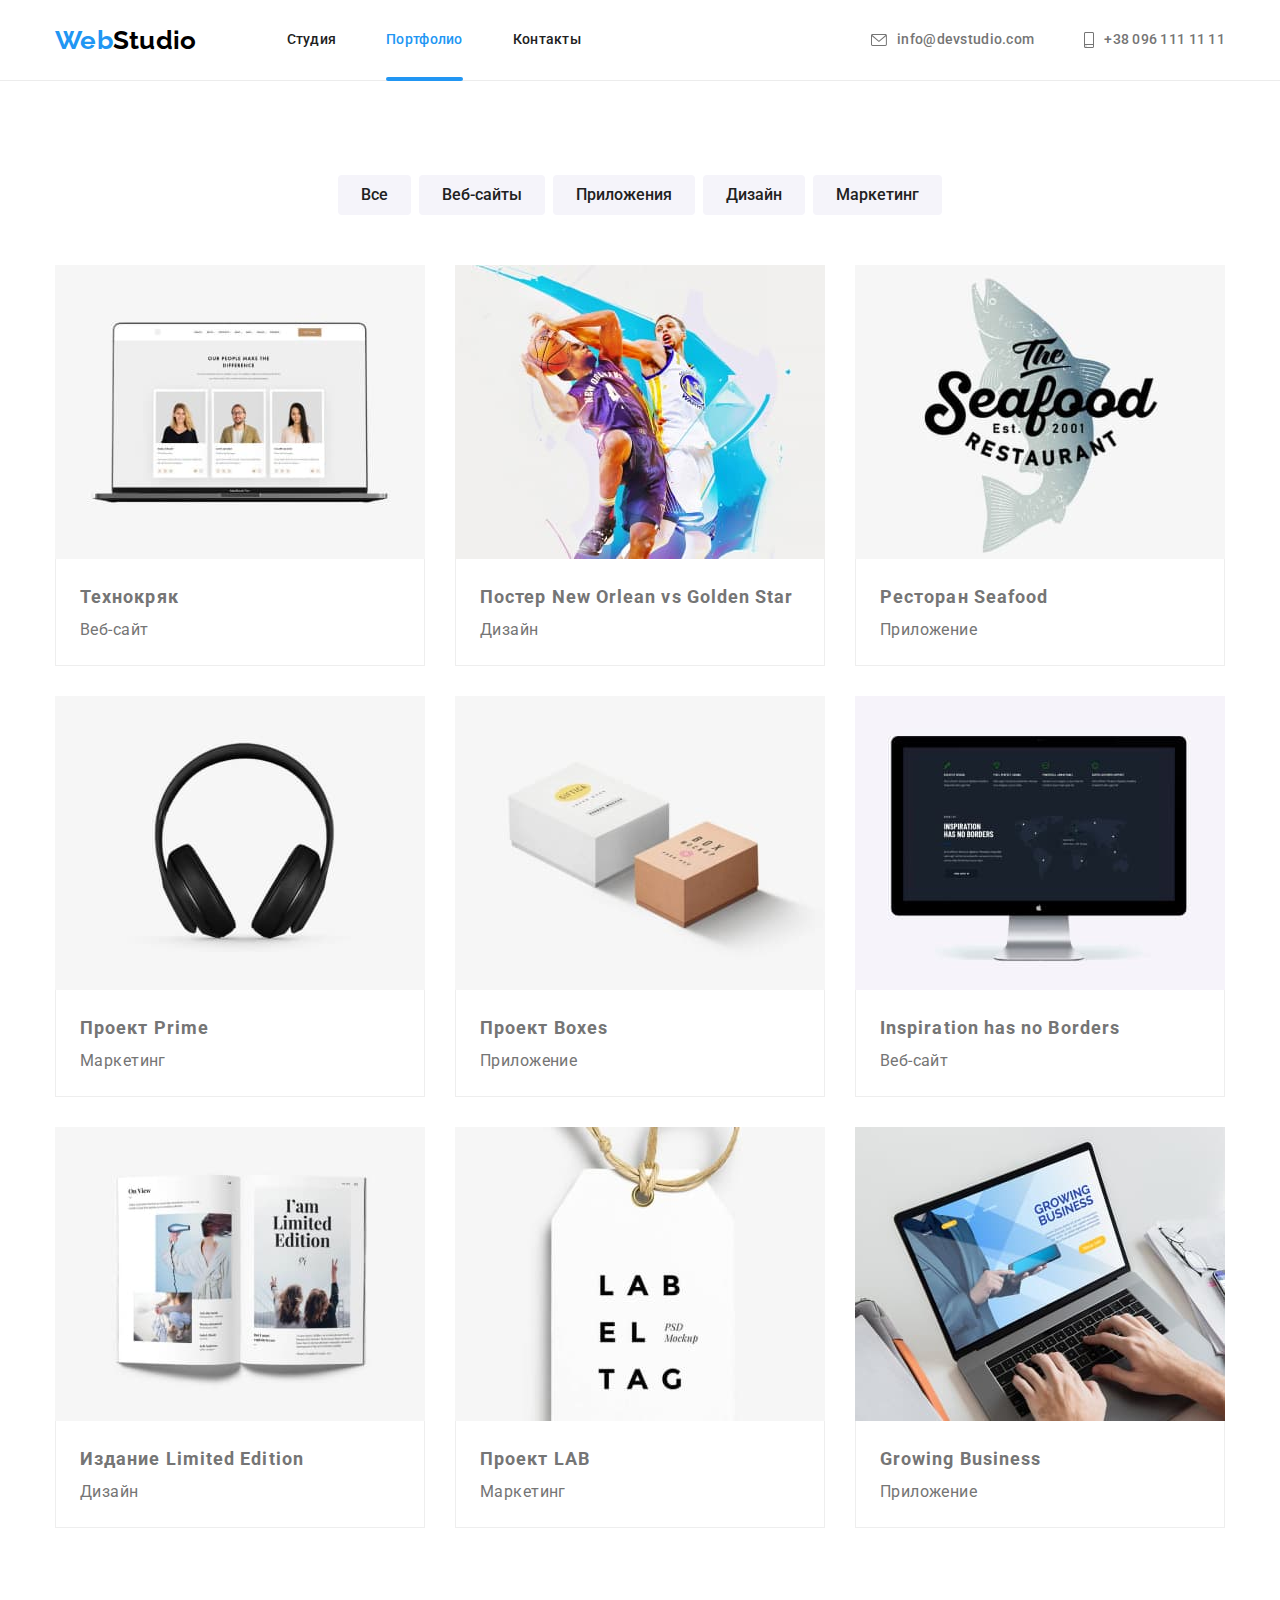
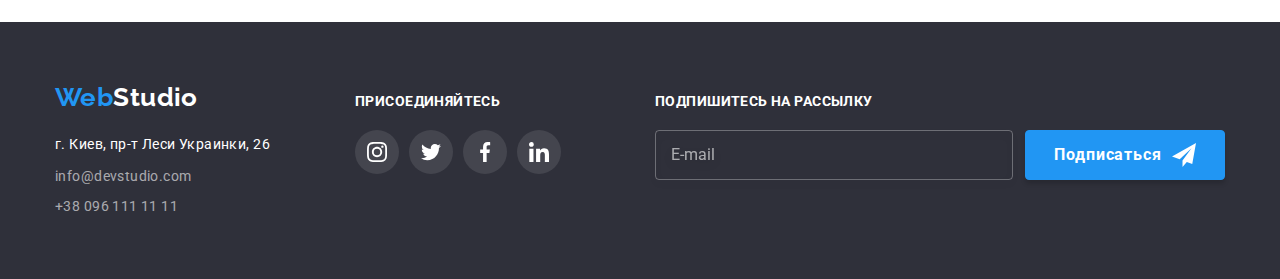
==== commit d3a2acf3: "refactoring" ====
--- a/portfolio.html
+++ b/portfolio.html
@@ -424,12 +424,9 @@
               type="email"
               placeholder="E-mail"
             />
-            <button
-              type="submit"
-              class="button button--primary subscribe-button"
-            >
-              <span class="subscribe-button__text">Подписаться</span>
-              <svg width="24" height="24" class="icon">
+            <button type="submit" class="button button--primary">
+              <span class="">Подписаться</span>
+              <svg width="24" height="24" class="button__icon">
                 <use href="./images/icons/icons-bundle.svg#icon-send"></use>
               </svg>
             </button>
--- a/css/main.css
+++ b/css/main.css
@@ -35,7 +35,7 @@
   margin-right: 30px;
 }
 
-.section__title, .features-item__title, .person__name {
+.hero__title, .section__title, .features-item__title, .person__name {
   color: var(--title-text-color);
 }
 
@@ -439,6 +439,8 @@
 }
 
 .hero {
+  display: flex;
+  justify-content: center;
   padding-top: 200px;
   padding-bottom: 200px;
   max-width: 1600px;
@@ -641,7 +643,7 @@
   margin-bottom: 30px;
 }
 
-.order-form__send-button {
+.order-form__button {
   align-self: center;
 }
 
@@ -789,13 +791,13 @@
   background-color: var(--accent-color);
 }
 
-.button {
+.button, .order-form__button {
+  display: flex;
+  align-items: center;
+  justify-content: center;
   font-size: 16px;
   line-height: 1.62;
   font-weight: 500;
-  display: flex;
-  align-items: center;
-  justify-content: center;
   padding: 6px 22px;
   border: 1px solid transparent;
   border-radius: 4px;
@@ -805,22 +807,30 @@
   transition: var(--animate-color), var(--animate-background-color), var(--animate-border-color), var(--animate-shadow);
 }
 
-.button--primary, .button:focus,
-.button:hover {
+.button:focus, .order-form__button:focus, .button:hover, .order-form__button:hover {
   border-color: var(--accent-color);
   color: var(--primary-button-text-color);
   background-color: var(--accent-color);
   box-shadow: 0px 3px 1px rgba(0, 0, 0, 0.1), 0px 1px 2px rgba(0, 0, 0, 0.08), 0px 2px 2px rgba(0, 0, 0, 0.12);
 }
 
-.button--big {
+.button--primary, .order-form__button {
+  height: 50px;
+  min-width: 200px;
   font-weight: 700;
-  padding: 10px 32px;
   font-size: 16px;
   line-height: 1.87;
   letter-spacing: 0.06em;
-  box-shadow: none;
+  box-shadow: 0px 4px 4px rgba(0, 0, 0, 0.15);
   align-self: center;
+  border-color: var(--accent-color);
+  color: var(--primary-button-text-color);
+  background-color: var(--accent-color);
+}
+
+.button__icon {
+  margin-left: 10px;
+  --color5: currentColor;
 }
 
 .button-close {
@@ -840,37 +850,6 @@
 
 .button-close__icon {
   --color6: currentColor;
-}
-
-.send-button {
-  min-width: 200px;
-  height: 50px;
-  padding: 10px;
-  font-size: 16px;
-  line-height: 1.87;
-  font-weight: 700;
-  letter-spacing: 0.06em;
-}
-
-.subscribe-button {
-  display: flex;
-  align-items: center;
-  justify-content: center;
-  height: 50px;
-  min-width: 200px;
-  padding: 10px 28px;
-  font-size: 16px;
-  line-height: 1.87;
-  font-weight: 700;
-  letter-spacing: 0.06em;
-}
-
-.subscribe-button__text {
-  margin-right: 10px;
-}
-
-.subscribe-button__icon {
-  --color5: currentColor;
 }
 
 .socials-list {
